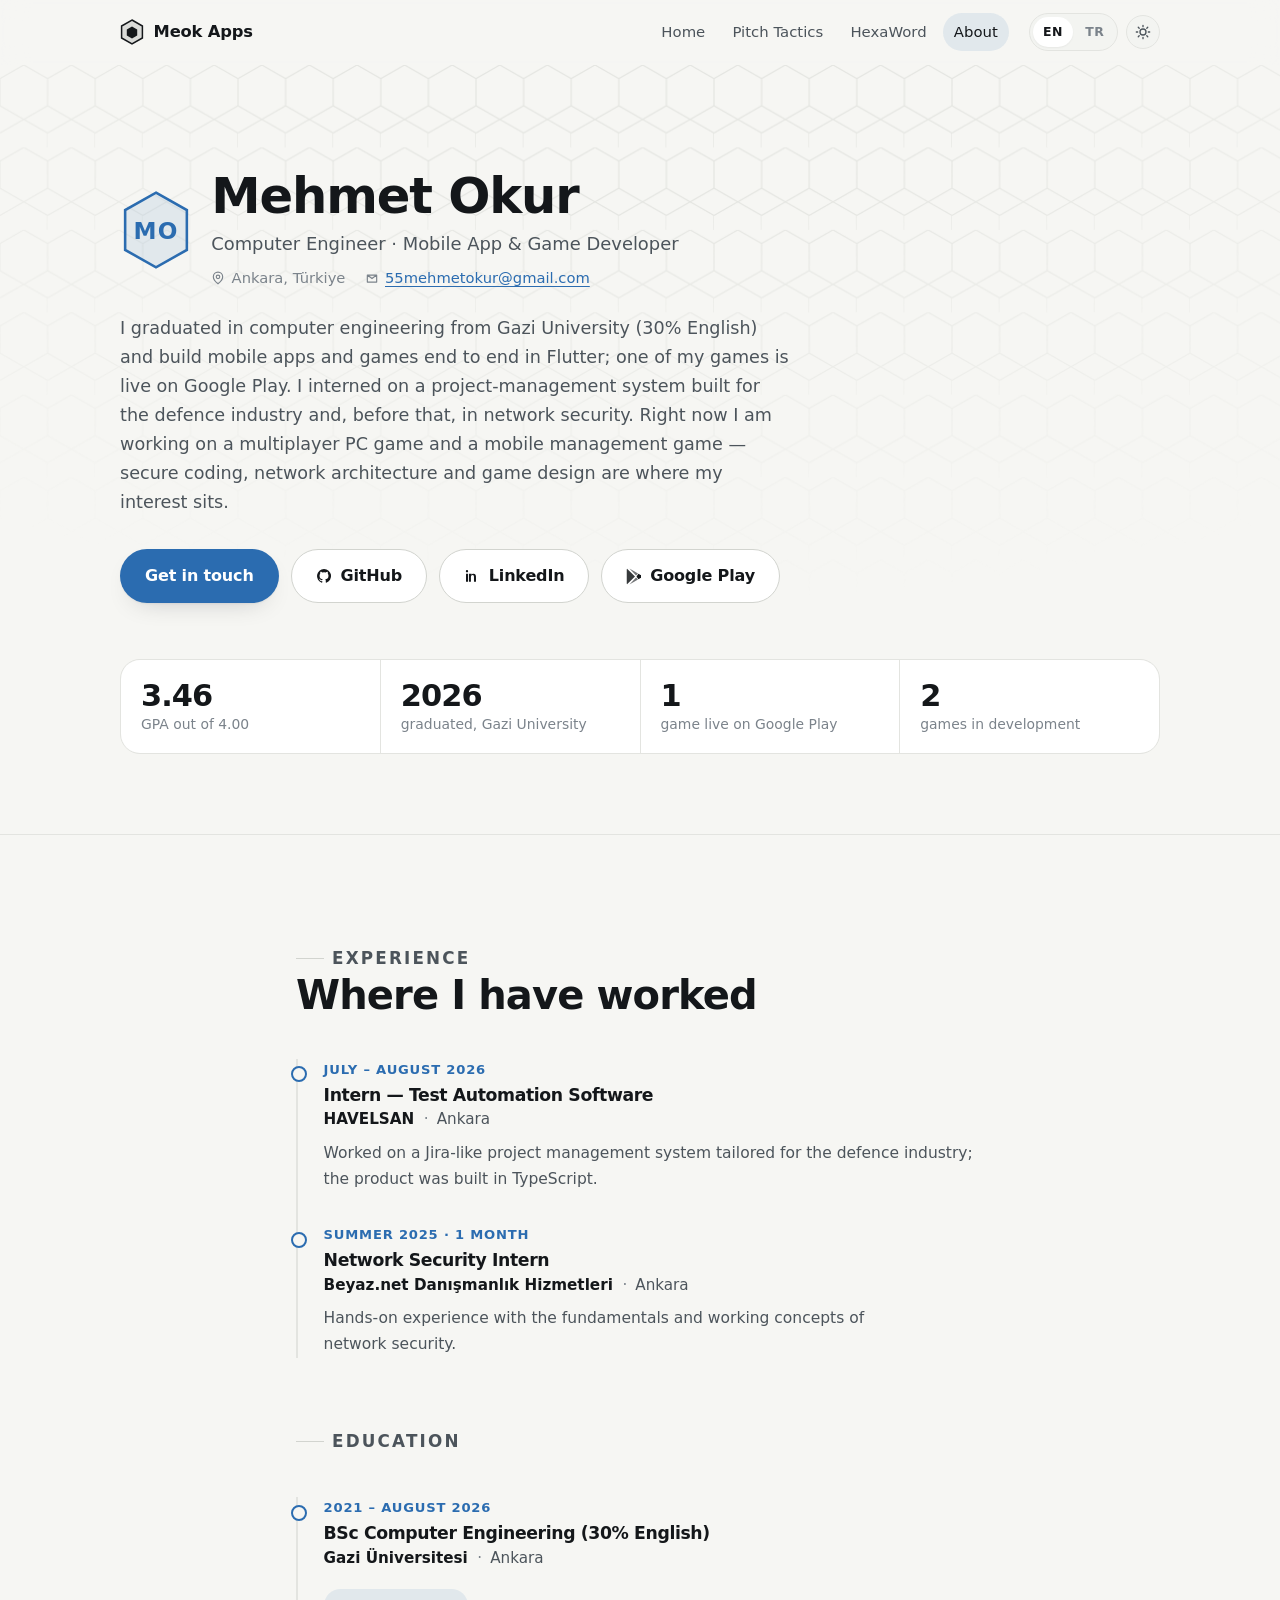
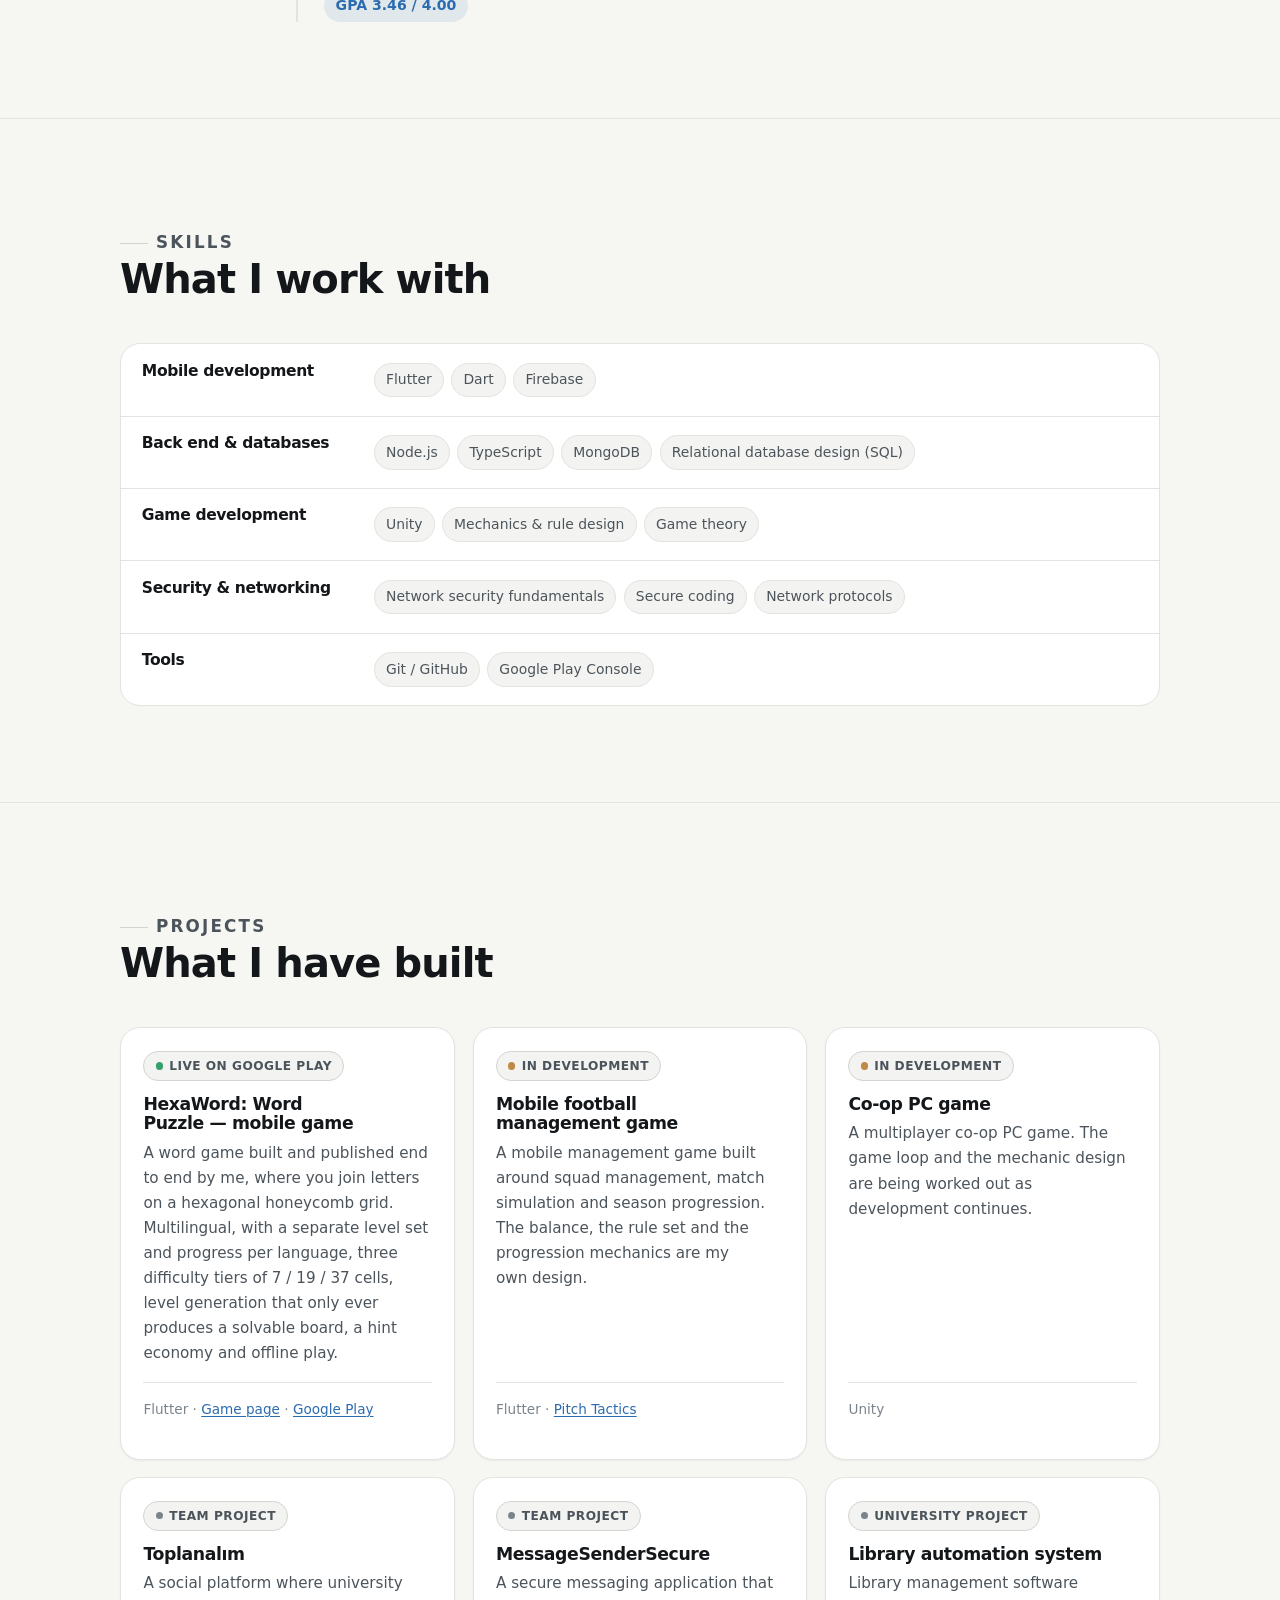
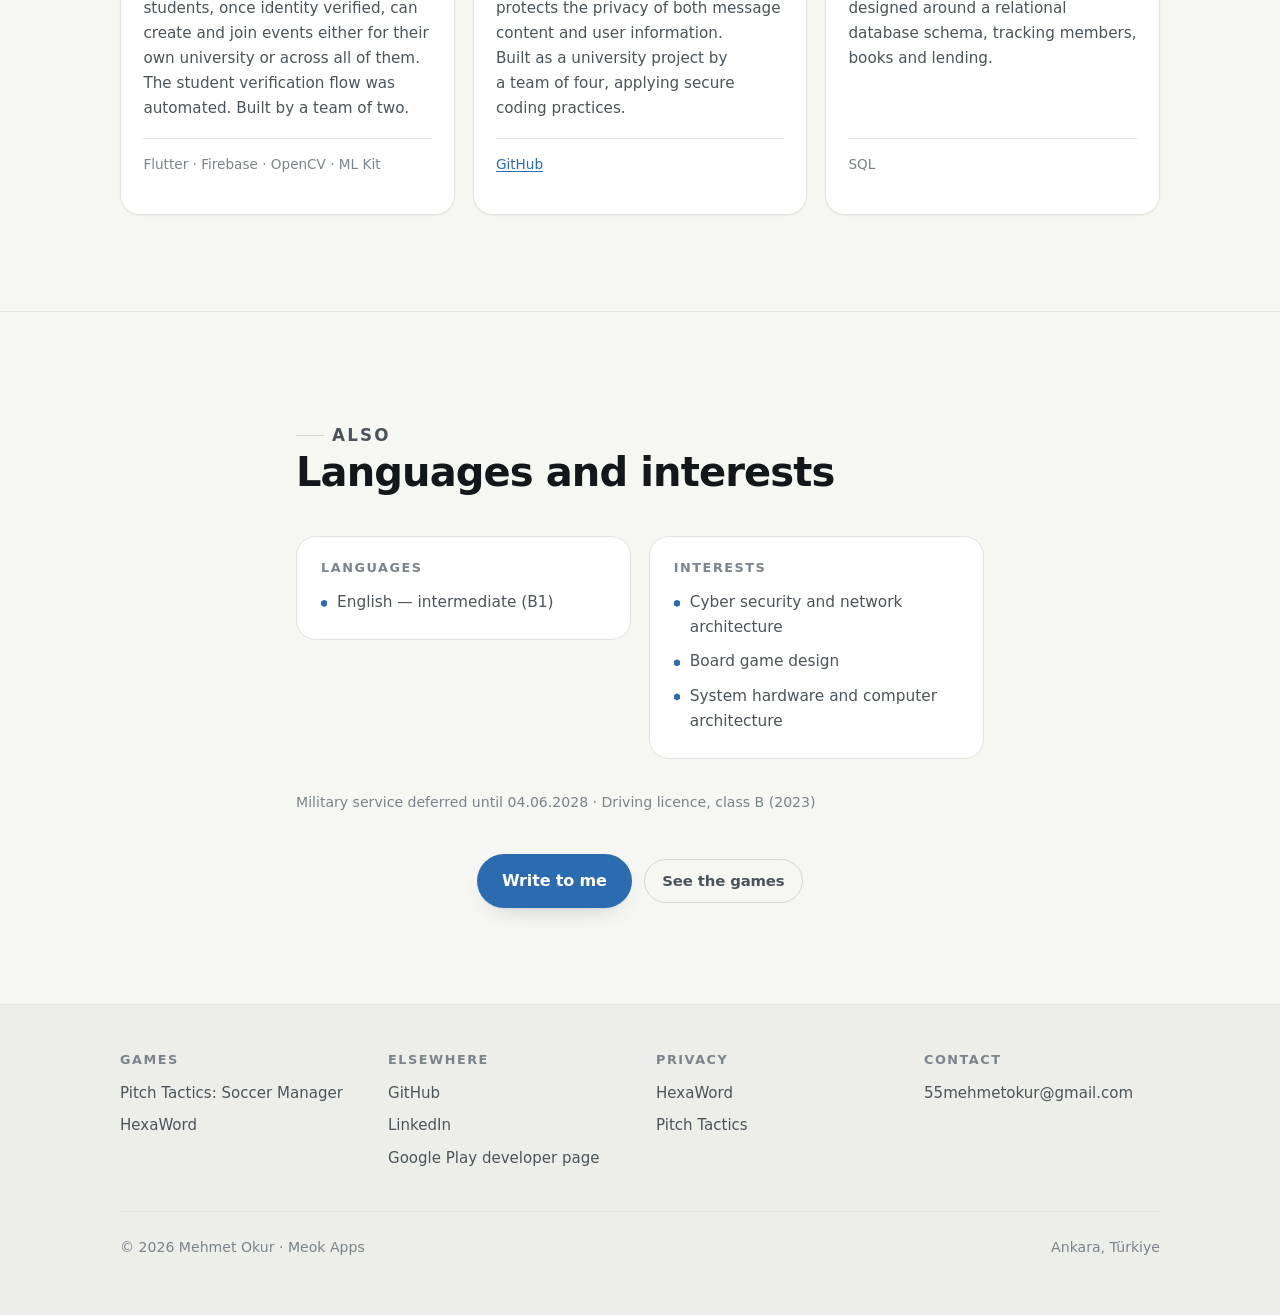
==== about/index.html @ fbb8e1e9 "feat: add an About page built from the CV, linked from the home page The site said what the two game" ====
<!DOCTYPE html>
<html lang="en" data-lang="en">

<head>
    <meta charset="utf-8">
    <meta name="viewport" content="width=device-width, initial-scale=1">
    <title>Mehmet Okur — Computer Engineer &amp; Game Developer | Meok Apps</title>
    <meta name="description"
        content="Mehmet Okur, computer engineering graduate of Gazi University in Ankara. Flutter mobile apps and games, one shipped on Google Play, plus internships in test automation and network security.">
    <meta name="theme-color" content="#F6F6F3" media="(prefers-color-scheme: light)">
    <meta name="theme-color" content="#0C0E10" media="(prefers-color-scheme: dark)">
    <link rel="canonical" href="https://simsek00.github.io/about/">

    <meta property="og:type" content="profile">
    <meta property="og:site_name" content="Meok Apps">
    <meta property="og:title" content="Mehmet Okur — Computer Engineer &amp; Game Developer">
    <meta property="og:description"
        content="Flutter mobile apps and games, one shipped on Google Play. Computer engineering, Gazi University, Ankara.">
    <meta property="og:url" content="https://simsek00.github.io/about/">
    <meta name="twitter:card" content="summary">

    <link rel="icon"
        href="data:image/svg+xml,%3Csvg xmlns='http://www.w3.org/2000/svg' viewBox='0 0 32 32'%3E%3Cpath d='M16 2 L28 9 V23 L16 30 L4 23 V9 Z' fill='%232B6CB0'/%3E%3Ctext x='16' y='21.5' text-anchor='middle' font-family='system-ui,sans-serif' font-size='13' font-weight='700' fill='%23ffffff'%3EMO%3C/text%3E%3C/svg%3E">

    <link rel="stylesheet" href="/assets/site.css">

    <script>
        (function () {
            var r = document.documentElement, lang = null, theme = null;
            try { lang = localStorage.getItem('meok-lang'); theme = localStorage.getItem('meok-theme'); } catch (e) { }
            if (lang !== 'tr' && lang !== 'en') {
                lang = (navigator.language || 'en').toLowerCase().indexOf('tr') === 0 ? 'tr' : 'en';
            }
            r.setAttribute('data-lang', lang);
            r.setAttribute('lang', lang);
            if (theme === 'dark' || theme === 'light') r.setAttribute('data-theme', theme);
        })();
    </script>

    <style>
        /* A third accent, so the person is not mistaken for a third game. It is
           the azure the Pitch Tactics app already uses for its info states. */
        body.t-me {
            --accent: #2B6CB0;
            --accent-ink: #FFFFFF;
            --accent-soft: rgba(43, 108, 176, .1);
            --hero-glow: rgba(43, 108, 176, .2);
        }

        @media (prefers-color-scheme: dark) {
            :root:not([data-theme="light"]) body.t-me {
                --accent: #6FA8D4;
                --accent-ink: #08243A;
                --accent-soft: rgba(111, 168, 212, .13);
                --hero-glow: rgba(43, 108, 176, .22);
            }
        }

        :root[data-theme="dark"] body.t-me {
            --accent: #6FA8D4;
            --accent-ink: #08243A;
            --accent-soft: rgba(111, 168, 212, .13);
            --hero-glow: rgba(43, 108, 176, .22);
        }

        /* ---- hero ---- */

        .me-head {
            display: flex;
            align-items: center;
            gap: 1.2rem;
            margin-bottom: 1.5rem;
        }

        .monogram {
            flex: none;
            width: 4.5rem;
            height: 5rem;
        }

        .me-head h1 {
            font-size: clamp(2.1rem, 5.6vw, 3.1rem);
            margin: 0 0 .3rem;
        }

        .me-role {
            margin: 0;
            color: var(--ink-2);
            font-size: clamp(1rem, 2.2vw, 1.12rem);
        }

        .me-where {
            display: flex;
            flex-wrap: wrap;
            gap: .4rem 1.2rem;
            margin: .45rem 0 0;
            padding: 0;
            list-style: none;
            font-size: .92rem;
            color: var(--ink-3);
        }

        .me-where li {
            display: inline-flex;
            align-items: center;
            gap: .4rem;
        }

        .me-lede {
            max-width: 42rem;
            margin: 0;
            font-size: clamp(1rem, 2.1vw, 1.1rem);
            color: var(--ink-2);
        }

        .me-where li {
            min-width: 0;
        }

        .me-where a {
            overflow-wrap: anywhere;
        }

        /* Side by side, the monogram sits against a two-line name and the two
           stagger awkwardly. Below this they stack. */
        @media (max-width: 30rem) {
            .me-head {
                flex-direction: column;
                align-items: flex-start;
                gap: .9rem;
            }
        }

        /* ---- timeline ---- */

        .timeline {
            list-style: none;
            margin: 0;
            padding: 0 0 0 1.6rem;
            border-inline-start: 2px solid var(--line);
            display: grid;
            gap: 2rem;
        }

        .timeline>li {
            position: relative;
        }

        .timeline>li::before {
            content: "";
            position: absolute;
            inset-inline-start: calc(-1.6rem - 7px);
            top: .45rem;
            width: 12px;
            height: 12px;
            border-radius: 50%;
            background: var(--bg);
            border: 2px solid var(--accent);
        }

        .timeline .when {
            display: block;
            font-family: var(--font-display);
            font-size: .82rem;
            font-weight: 600;
            letter-spacing: .06em;
            text-transform: uppercase;
            color: var(--accent);
            margin-bottom: .3rem;
        }

        .timeline h3 {
            font-size: 1.08rem;
            margin: 0 0 .15rem;
        }

        .timeline .org {
            display: flex;
            flex-wrap: wrap;
            gap: .2rem .6rem;
            margin: 0 0 .55rem;
            font-size: .95rem;
            color: var(--ink-2);
        }

        .timeline .org b {
            color: var(--ink);
            font-weight: 600;
        }

        .timeline .org .dot::before {
            content: "·";
            margin-inline-end: .5rem;
            color: var(--ink-3);
        }

        .timeline p {
            margin: 0;
            color: var(--ink-2);
            font-size: .97rem;
        }

        .gpa {
            display: inline-flex;
            align-items: baseline;
            gap: .4rem;
            margin-top: .6rem;
            padding: .3rem .75rem;
            border-radius: var(--r-pill);
            background: var(--accent-soft);
            color: var(--accent);
            font-size: .88rem;
            font-weight: 600;
            font-variant-numeric: tabular-nums;
        }

        /* ---- skills ---- */

        .skills {
            display: grid;
            gap: 1px;
            margin: 0;
            padding: 0;
            list-style: none;
            background: var(--line);
            border: 1px solid var(--line);
            border-radius: var(--r-md);
            overflow: hidden;
        }

        .skills>li {
            display: grid;
            gap: .6rem 1.5rem;
            align-items: start;
            padding: 1.15rem 1.3rem;
            background: var(--surface);
        }

        @media (min-width: 42rem) {
            .skills>li {
                grid-template-columns: 13rem 1fr;
            }
        }

        .skills h3 {
            margin: 0;
            font-size: .97rem;
        }

        .skills ul {
            display: flex;
            flex-wrap: wrap;
            gap: .45rem;
            margin: 0;
            padding: 0;
            list-style: none;
        }

        .skills ul li {
            padding: .3rem .7rem;
            border: 1px solid var(--line);
            border-radius: var(--r-pill);
            background: var(--surface-2);
            font-size: .87rem;
            color: var(--ink-2);
        }

        /* ---- projects ---- */

        .projects {
            display: grid;
            grid-template-columns: repeat(auto-fit, minmax(17rem, 1fr));
            gap: 1.1rem;
            margin: 0;
            padding: 0;
            list-style: none;
        }

        .projects>li {
            display: flex;
            flex-direction: column;
            background: var(--surface);
            border: 1px solid var(--line);
            border-radius: var(--r-md);
            padding: 1.4rem;
            box-shadow: var(--shadow-sm);
            transition: transform .2s ease, box-shadow .2s ease, border-color .2s ease;
        }

        .projects>li:hover {
            transform: translateY(-3px);
            border-color: var(--line-strong);
            box-shadow: var(--shadow-md);
        }

        .projects h3 {
            font-size: 1.08rem;
            margin: .85rem 0 .45rem;
        }

        .projects p {
            margin: 0 0 1rem;
            color: var(--ink-2);
            font-size: .95rem;
        }

        .projects .tech {
            margin-top: auto;
            padding-top: .9rem;
            border-top: 1px solid var(--line);
            font-size: .85rem;
            color: var(--ink-3);
        }

        .projects .tech a {
            color: var(--accent);
        }

        .status {
            align-self: flex-start;
            display: inline-flex;
            align-items: center;
            gap: .4rem;
            padding: .26rem .7rem;
            border-radius: var(--r-pill);
            border: 1px solid var(--line-strong);
            background: var(--surface-2);
            font-size: .76rem;
            font-weight: 600;
            letter-spacing: .04em;
            text-transform: uppercase;
            color: var(--ink-2);
            white-space: nowrap;
        }

        .status .dot {
            width: .45rem;
            height: .45rem;
            border-radius: 50%;
            flex: none;
        }

        .status.live .dot {
            background: #35A06B;
        }

        .status.wip .dot {
            background: #C08A45;
        }

        .status.done .dot {
            background: var(--ink-3);
        }

        /* ---- two-up closing blocks ---- */

        .two-up {
            display: grid;
            gap: 1.1rem;
            /* Each panel hugs its own content: the languages list is one line
               and stretching it to match the interests list left a hole. */
            align-items: start;
            grid-template-columns: repeat(auto-fit, minmax(16rem, 1fr));
        }

        .panel {
            background: var(--surface);
            border: 1px solid var(--line);
            border-radius: var(--r-md);
            padding: 1.5rem;
        }

        .panel h3 {
            font-size: .8rem;
            letter-spacing: .12em;
            text-transform: uppercase;
            color: var(--ink-3);
            margin: 0 0 .9rem;
            font-weight: 600;
        }

        .panel ul {
            margin: 0;
            padding: 0;
            list-style: none;
            display: grid;
            gap: .55rem;
            color: var(--ink-2);
            font-size: .96rem;
        }

        .panel li {
            display: flex;
            gap: .6rem;
            align-items: baseline;
        }

        .panel li::before {
            content: "";
            flex: none;
            width: .4rem;
            height: .45rem;
            margin-top: .35rem;
            background: var(--accent);
            clip-path: polygon(50% 0%, 100% 25%, 100% 75%, 50% 100%, 0% 75%, 0% 25%);
        }

        .fine-print {
            margin: 2rem 0 0;
            font-size: .88rem;
            color: var(--ink-3);
        }
    </style>
</head>

<body class="t-me">

    <a class="skip-link" href="#main">
        <span lang="en">Skip to content</span>
        <span lang="tr">İçeriğe geç</span>
    </a>

    <header class="site-header">
        <div class="wrap">
            <a class="brand" href="/" aria-label="Meok Apps">
                <svg width="24" height="26" viewBox="0 0 24 26" aria-hidden="true">
                    <path d="M12 1 L22.4 7 V19 L12 25 L1.6 19 V7 Z" fill="currentColor" opacity=".12" />
                    <path d="M12 1 L22.4 7 V19 L12 25 L1.6 19 V7 Z" fill="none" stroke="currentColor"
                        stroke-width="1.5" />
                    <path d="M12 7.6 L17.2 10.6 V16.6 L12 19.6 L6.8 16.6 V10.6 Z" fill="currentColor" />
                </svg>
                Meok Apps
            </a>

            <nav class="nav" aria-label="Main">
                <a href="/">
                    <span lang="en">Home</span><span lang="tr">Ana sayfa</span>
                </a>
                <a href="/pitch-tactics/">Pitch Tactics</a>
                <a href="/hexaword/">HexaWord</a>
                <a href="/about/" aria-current="page">
                    <span lang="en">About</span><span lang="tr">Hakkımda</span>
                </a>
            </nav>

            <div class="controls">
                <div class="switch" role="group" aria-label="Language / Dil">
                    <button type="button" data-set-lang="en" aria-pressed="true">EN</button>
                    <button type="button" data-set-lang="tr" aria-pressed="false">TR</button>
                </div>
                <button type="button" class="icon-btn" data-toggle-theme aria-label="Switch theme">
                    <svg class="icon-sun" width="16" height="16" viewBox="0 0 24 24" fill="none"
                        stroke="currentColor" stroke-width="2" stroke-linecap="round" aria-hidden="true">
                        <circle cx="12" cy="12" r="4.5" />
                        <path d="M12 2v2M12 20v2M2 12h2M20 12h2M4.9 4.9l1.4 1.4M17.7 17.7l1.4 1.4M19.1 4.9l-1.4 1.4M6.3 17.7l-1.4 1.4" />
                    </svg>
                    <svg class="icon-moon" width="16" height="16" viewBox="0 0 24 24" fill="none"
                        stroke="currentColor" stroke-width="2" stroke-linecap="round" stroke-linejoin="round"
                        aria-hidden="true">
                        <path d="M20.5 14.5A8.5 8.5 0 0 1 9.5 3.5a8.5 8.5 0 1 0 11 11Z" />
                    </svg>
                </button>
            </div>
        </div>
    </header>

    <main id="main">

        <!-- ============================ hero ============================ -->
        <div class="hero">
            <svg class="hero-pattern" aria-hidden="true">
                <defs>
                    <pattern id="hexgrid" width="56" height="97" patternUnits="userSpaceOnUse"
                        patternTransform="scale(.85)">
                        <path d="M28 0 L56 16 L56 48 L28 64 L0 48 L0 16 Z M28 64 L56 80 L56 112 M0 80 L28 64"
                            fill="none" stroke="currentColor" stroke-width="1.4" />
                    </pattern>
                </defs>
                <rect width="100%" height="100%" fill="url(#hexgrid)" />
            </svg>

            <div class="wrap">
                <div class="me-head">
                    <svg class="monogram" viewBox="0 0 56 62" role="img" aria-label="MO">
                        <path d="M28 2 L52 15.5 V46.5 L28 60 L4 46.5 V15.5 Z" fill="var(--accent-soft)"
                            stroke="var(--accent)" stroke-width="2" />
                        <text x="28" y="32" text-anchor="middle" dominant-baseline="central"
                            font-family="system-ui, sans-serif" font-size="18" font-weight="700"
                            fill="var(--accent)" letter-spacing="1">MO</text>
                    </svg>
                    <div>
                        <h1>Mehmet Okur</h1>
                        <p class="me-role" lang="en">Computer Engineer · Mobile App &amp; Game Developer</p>
                        <p class="me-role" lang="tr">Bilgisayar Mühendisi · Mobil Uygulama &amp; Oyun Geliştirici</p>
                        <ul class="me-where">
                            <li>
                                <svg width="14" height="14" viewBox="0 0 24 24" fill="none" stroke="currentColor"
                                    stroke-width="2" stroke-linecap="round" stroke-linejoin="round"
                                    aria-hidden="true">
                                    <path d="M20 10c0 6-8 12-8 12s-8-6-8-12a8 8 0 0 1 16 0Z" />
                                    <circle cx="12" cy="10" r="3" />
                                </svg>
                                <span lang="en">Ankara, Türkiye</span>
                                <span lang="tr">Ankara, Türkiye</span>
                            </li>
                            <li>
                                <svg width="14" height="14" viewBox="0 0 24 24" fill="none" stroke="currentColor"
                                    stroke-width="2" stroke-linecap="round" stroke-linejoin="round"
                                    aria-hidden="true">
                                    <path d="M4 7h16v12H4zM4 7l8 6 8-6" />
                                </svg>
                                <a href="mailto:55mehmetokur@gmail.com">55mehmetokur@gmail.com</a>
                            </li>
                        </ul>
                    </div>
                </div>

                <p class="me-lede" lang="en">
                    I graduated in computer engineering from Gazi University (30% English) and
                    build mobile apps and games end to end in Flutter; one of my games is live
                    on Google Play. I interned on a project-management system built for the
                    defence industry and, before that, in network security. Right now I am
                    working on a multiplayer PC game and a mobile management game — secure
                    coding, network architecture and game design are where my interest sits.
                </p>
                <p class="me-lede" lang="tr">
                    Gazi Üniversitesi Bilgisayar Mühendisliği (%30 İngilizce) mezunuyum. Flutter
                    ile uçtan uca mobil uygulama ve oyun geliştiriyorum; kendi geliştirdiğim bir
                    mobil oyun Google Play'de yayında. Savunma sanayine yönelik bir proje yönetim
                    sisteminin geliştirilmesinde ve ağ güvenliği alanında staj deneyimi edindim.
                    Hâlihazırda çok oyunculu bir PC oyunu ile mobil bir menajerlik oyunu üzerinde
                    çalışıyorum; güvenli kodlama, ağ mimarileri ve oyun tasarımı ilgi alanlarımın
                    merkezinde.
                </p>

                <div class="btn-row" style="margin-top:2rem">
                    <a class="btn btn-primary" href="mailto:55mehmetokur@gmail.com">
                        <span lang="en">Get in touch</span>
                        <span lang="tr">İletişime geç</span>
                    </a>
                    <a class="btn btn-ghost" href="https://github.com/Simsek00" rel="noopener">
                        <svg width="16" height="16" viewBox="0 0 24 24" fill="currentColor" aria-hidden="true">
                            <path d="M12 1.5a10.5 10.5 0 0 0-3.32 20.47c.53.1.72-.23.72-.5v-1.8c-2.92.64-3.54-1.4-3.54-1.4-.48-1.22-1.17-1.55-1.17-1.55-.96-.65.07-.64.07-.64 1.06.08 1.62 1.09 1.62 1.09.94 1.61 2.47 1.15 3.07.88.1-.68.37-1.15.67-1.42-2.33-.26-4.78-1.17-4.78-5.19 0-1.15.41-2.08 1.08-2.82-.11-.27-.47-1.34.1-2.79 0 0 .88-.28 2.89 1.08a10 10 0 0 1 5.26 0c2-1.36 2.88-1.08 2.88-1.08.58 1.45.22 2.52.11 2.79.67.74 1.08 1.67 1.08 2.82 0 4.03-2.46 4.92-4.8 5.18.38.33.71.97.71 1.960v2.9c0 .28.19.61.73.5A10.5 10.5 0 0 0 12 1.5Z" />
                        </svg>
                        GitHub
                    </a>
                    <a class="btn btn-ghost" href="https://linkedin.com/in/mehmet-okur-b67067219" rel="noopener">
                        <svg width="16" height="16" viewBox="0 0 24 24" fill="currentColor" aria-hidden="true">
                            <path d="M4.5 3a1.75 1.75 0 1 0 0 3.5 1.75 1.75 0 0 0 0-3.5ZM3 8.5h3v12H3v-12Zm5.5 0h2.9v1.64h.04c.4-.76 1.4-1.56 2.88-1.56 3.08 0 3.65 2.03 3.65 4.67v7.25h-3v-6.43c0-1.53-.03-3.5-2.13-3.5-2.14 0-2.47 1.67-2.47 3.39v6.54h-3v-12Z" />
                        </svg>
                        LinkedIn
                    </a>
                    <a class="btn btn-ghost" href="https://play.google.com/store/apps/dev?id=Meok+Apps"
                        rel="noopener">
                        <svg width="15" height="17" viewBox="0 0 20 22" aria-hidden="true">
                            <path d="M1.4.7 12 11 1.4 21.3A2 2 0 0 1 1 20V2A2 2 0 0 1 1.4.7Z" fill="currentColor"
                                opacity=".85" />
                            <path d="M13.4 12.4 16 15l-11.4 6.6L13.4 12.4Z" fill="currentColor" opacity=".6" />
                            <path d="M13.4 9.6 4.6.4 16 7l-2.6 2.6Z" fill="currentColor" opacity=".6" />
                            <path d="M16.6 7.4 19.4 9a2 2 0 0 1 0 4l-2.8 1.6L14 11l2.6-3.6Z" fill="currentColor" />
                        </svg>
                        Google Play
                    </a>
                </div>

                <ul class="stats">
                    <li>
                        <b>3.46</b>
                        <span lang="en">GPA out of 4.00</span>
                        <span lang="tr">not ortalaması (4.00 üzerinden)</span>
                    </li>
                    <li>
                        <b>2026</b>
                        <span lang="en">graduated, Gazi University</span>
                        <span lang="tr">Gazi Üniversitesi mezuniyeti</span>
                    </li>
                    <li>
                        <b>1</b>
                        <span lang="en">game live on Google Play</span>
                        <span lang="tr">oyun Google Play'de yayında</span>
                    </li>
                    <li>
                        <b>2</b>
                        <span lang="en">games in development</span>
                        <span lang="tr">oyun geliştirme aşamasında</span>
                    </li>
                </ul>
            </div>
        </div>

        <hr class="rule">

        <!-- ========================== experience ========================== -->
        <section id="experience">
            <div class="wrap narrow">
                <div class="section-head">
                    <p class="eyebrow">
                        <span lang="en">Experience</span>
                        <span lang="tr">Deneyim</span>
                    </p>
                    <h2>
                        <span lang="en">Where I have worked</span>
                        <span lang="tr">Çalıştığım yerler</span>
                    </h2>
                </div>

                <ul class="timeline reveal">
                    <li>
                        <span class="when" lang="en">July – August 2026</span>
                        <span class="when" lang="tr">Temmuz – Ağustos 2026</span>
                        <h3 lang="en">Intern — Test Automation Software</h3>
                        <h3 lang="tr">Stajyer — Test Otomasyon Yazılımları</h3>
                        <p class="org"><b>HAVELSAN</b><span class="dot">Ankara</span></p>
                        <p lang="en">Worked on a Jira-like project management system tailored for
                            the defence industry; the product was built in TypeScript.</p>
                        <p lang="tr">Savunma sanayine özelleştirilmiş, Jira benzeri bir proje yönetim
                            sisteminin geliştirilmesinde görev aldım; ürün TypeScript ile
                            geliştiriliyordu.</p>
                    </li>
                    <li>
                        <span class="when" lang="en">Summer 2025 · 1 month</span>
                        <span class="when" lang="tr">Yaz 2025 · 1 ay</span>
                        <h3 lang="en">Network Security Intern</h3>
                        <h3 lang="tr">Ağ Güvenliği Stajyeri</h3>
                        <p class="org"><b>Beyaz.net Danışmanlık Hizmetleri</b><span class="dot">Ankara</span></p>
                        <p lang="en">Hands-on experience with the fundamentals and working concepts
                            of network security.</p>
                        <p lang="tr">Ağ güvenliğinin temel işleyişi ve kavramları üzerine uygulamalı
                            deneyim edindim.</p>
                    </li>
                </ul>

                <div class="section-head" style="margin-top:3.5rem">
                    <p class="eyebrow">
                        <span lang="en">Education</span>
                        <span lang="tr">Eğitim</span>
                    </p>
                </div>

                <ul class="timeline reveal">
                    <li>
                        <span class="when" lang="en">2021 – August 2026</span>
                        <span class="when" lang="tr">2021 – Ağustos 2026</span>
                        <h3 lang="en">BSc Computer Engineering (30% English)</h3>
                        <h3 lang="tr">Bilgisayar Mühendisliği (%30 İngilizce), Lisans</h3>
                        <p class="org"><b>Gazi Üniversitesi</b><span class="dot">Ankara</span></p>
                        <span class="gpa">
                            <span lang="en">GPA 3.46 / 4.00</span>
                            <span lang="tr">Not ortalaması 3.46 / 4.00</span>
                        </span>
                    </li>
                </ul>
            </div>
        </section>

        <hr class="rule">

        <!-- ============================ skills ============================ -->
        <section id="skills">
            <div class="wrap">
                <div class="section-head">
                    <p class="eyebrow">
                        <span lang="en">Skills</span>
                        <span lang="tr">Yetenekler</span>
                    </p>
                    <h2>
                        <span lang="en">What I work with</span>
                        <span lang="tr">Kullandıklarım</span>
                    </h2>
                </div>

                <ul class="skills reveal">
                    <li>
                        <h3 lang="en">Mobile development</h3>
                        <h3 lang="tr">Mobil geliştirme</h3>
                        <ul>
                            <li>Flutter</li>
                            <li>Dart</li>
                            <li>Firebase</li>
                        </ul>
                    </li>
                    <li>
                        <h3 lang="en">Back end &amp; databases</h3>
                        <h3 lang="tr">Arka uç &amp; veritabanı</h3>
                        <ul>
                            <li>Node.js</li>
                            <li>TypeScript</li>
                            <li>MongoDB</li>
                            <li lang="en">Relational database design (SQL)</li>
                            <li lang="tr">İlişkisel veritabanı tasarımı (SQL)</li>
                        </ul>
                    </li>
                    <li>
                        <h3 lang="en">Game development</h3>
                        <h3 lang="tr">Oyun geliştirme</h3>
                        <ul>
                            <li>Unity</li>
                            <li lang="en">Mechanics &amp; rule design</li>
                            <li lang="tr">Mekanik &amp; kural tasarımı</li>
                            <li lang="en">Game theory</li>
                            <li lang="tr">Oyun teorisi</li>
                        </ul>
                    </li>
                    <li>
                        <h3 lang="en">Security &amp; networking</h3>
                        <h3 lang="tr">Güvenlik &amp; ağ</h3>
                        <ul>
                            <li lang="en">Network security fundamentals</li>
                            <li lang="tr">Ağ güvenliği temelleri</li>
                            <li lang="en">Secure coding</li>
                            <li lang="tr">Güvenli kodlama</li>
                            <li lang="en">Network protocols</li>
                            <li lang="tr">Ağ protokolleri</li>
                        </ul>
                    </li>
                    <li>
                        <h3 lang="en">Tools</h3>
                        <h3 lang="tr">Araçlar</h3>
                        <ul>
                            <li>Git / GitHub</li>
                            <li>Google Play Console</li>
                        </ul>
                    </li>
                </ul>
            </div>
        </section>

        <hr class="rule">

        <!-- =========================== projects =========================== -->
        <section id="projects">
            <div class="wrap">
                <div class="section-head">
                    <p class="eyebrow">
                        <span lang="en">Projects</span>
                        <span lang="tr">Projeler</span>
                    </p>
                    <h2>
                        <span lang="en">What I have built</span>
                        <span lang="tr">Yaptıklarım</span>
                    </h2>
                </div>

                <ul class="projects reveal">
                    <li>
                        <span class="status live"><span class="dot"></span>
                            <span lang="en">Live on Google Play</span>
                            <span lang="tr">Google Play'de yayında</span>
                        </span>
                        <h3 lang="en">HexaWord: Word Puzzle — mobile game</h3>
                        <h3 lang="tr">HexaWord: Word Puzzle — Mobil Oyun</h3>
                        <p lang="en">A word game built and published end to end by me, where you
                            join letters on a hexagonal honeycomb grid. Multilingual, with a
                            separate level set and progress per language, three difficulty tiers of
                            7 / 19 / 37 cells, level generation that only ever produces a solvable
                            board, a hint economy and offline play.</p>
                        <p lang="tr">Altıgen petek ızgara üzerinde harfleri birleştirerek kelime
                            bulunan, uçtan uca tarafımdan geliştirilip Google Play'de yayımlanan
                            kelime oyunu. Çok dilli destek (her dil için ayrı seviye seti ve ilerleme
                            takibi), 7 / 19 / 37 hücrelik üç zorluk kademesi, her zaman çözülebilir
                            tahta üreten seviye üretim mantığı, ipucu ekonomisi ve çevrimdışı
                            oynanabilirlik içerir.</p>
                        <p class="tech">
                            Flutter · <a href="/hexaword/">
                                <span lang="en">Game page</span><span lang="tr">Oyun sayfası</span></a>
                            · <a href="https://play.google.com/store/apps/details?id=hexaword.mehmetokur.com"
                                rel="noopener">Google Play</a>
                        </p>
                    </li>

                    <li>
                        <span class="status wip"><span class="dot"></span>
                            <span lang="en">In development</span>
                            <span lang="tr">Aktif geliştirme</span>
                        </span>
                        <h3 lang="en">Mobile football management game</h3>
                        <h3 lang="tr">Mobil Futbol Menajerlik Oyunu</h3>
                        <p lang="en">A mobile management game built around squad management, match
                            simulation and season progression. The balance, the rule set and the
                            progression mechanics are my own design.</p>
                        <p lang="tr">Kadro yönetimi, maç simülasyonu ve sezon ilerleyişi üzerine
                            kurulu mobil menajerlik oyunu. Oyun dengesi, kural seti ve ilerleme
                            mekanikleri tarafımdan tasarlanıyor.</p>
                        <p class="tech">
                            Flutter · <a href="/pitch-tactics/">Pitch Tactics</a>
                        </p>
                    </li>

                    <li>
                        <span class="status wip"><span class="dot"></span>
                            <span lang="en">In development</span>
                            <span lang="tr">Aktif geliştirme</span>
                        </span>
                        <h3 lang="en">Co-op PC game</h3>
                        <h3 lang="tr">Co-op Bilgisayar Oyunu</h3>
                        <p lang="en">A multiplayer co-op PC game. The game loop and the mechanic
                            design are being worked out as development continues.</p>
                        <p lang="tr">Çok oyunculu (co-op) PC oyunu. Oyun döngüsü ve mekanik tasarımı
                            kurgulanarak geliştirme süreci sürdürülüyor.</p>
                        <p class="tech">Unity</p>
                    </li>

                    <li>
                        <span class="status done"><span class="dot"></span>
                            <span lang="en">Team project</span>
                            <span lang="tr">Ekip projesi</span>
                        </span>
                        <h3>Toplanalım</h3>
                        <p lang="en">A social platform where university students, once identity
                            verified, can create and join events either for their own university or
                            across all of them. The student verification flow was automated. Built
                            by a team of two.</p>
                        <p lang="tr">Üniversite öğrencilerinin kimlik doğrulamasından geçerek yalnızca
                            kendi üniversiteleri ya da tüm üniversiteler için etkinlik oluşturabildiği
                            ve etkinliklere katılabildiği sosyal platform. Öğrenci doğrulama akışı
                            otomatikleştirildi; 2 kişilik ekiple geliştirildi.</p>
                        <p class="tech">Flutter · Firebase · OpenCV · ML Kit</p>
                    </li>

                    <li>
                        <span class="status done"><span class="dot"></span>
                            <span lang="en">Team project</span>
                            <span lang="tr">Ekip projesi</span>
                        </span>
                        <h3>MessageSenderSecure</h3>
                        <p lang="en">A secure messaging application that protects the privacy of both
                            message content and user information. Built as a university project by a
                            team of four, applying secure coding practices.</p>
                        <p lang="tr">Mesaj içeriklerinin ve kullanıcı bilgilerinin gizliliğinin
                            korunduğu güvenli haberleşme uygulaması. 4 kişilik ekiple okul projesi
                            kapsamında geliştirildi; güvenli kodlama pratikleri uygulandı.</p>
                        <p class="tech">
                            <a href="https://github.com/Simsek00/messagesendersecure" rel="noopener">GitHub</a>
                        </p>
                    </li>

                    <li>
                        <span class="status done"><span class="dot"></span>
                            <span lang="en">University project</span>
                            <span lang="tr">Okul projesi</span>
                        </span>
                        <h3 lang="en">Library automation system</h3>
                        <h3 lang="tr">Kütüphane Otomasyon Sistemi</h3>
                        <p lang="en">Library management software designed around a relational
                            database schema, tracking members, books and lending.</p>
                        <p lang="tr">İlişkisel veritabanı şeması kurgulanarak tasarlanan kütüphane
                            yönetim yazılımı; üye, kitap ve ödünç işlemlerinin takibi.</p>
                        <p class="tech">SQL</p>
                    </li>
                </ul>
            </div>
        </section>

        <hr class="rule">

        <!-- ======================== languages & more ====================== -->
        <section id="more">
            <div class="wrap narrow">
                <div class="section-head">
                    <p class="eyebrow">
                        <span lang="en">Also</span>
                        <span lang="tr">Ayrıca</span>
                    </p>
                    <h2>
                        <span lang="en">Languages and interests</span>
                        <span lang="tr">Diller ve ilgi alanları</span>
                    </h2>
                </div>

                <div class="two-up reveal">
                    <div class="panel">
                        <h3>
                            <span lang="en">Languages</span><span lang="tr">Yabancı dil</span>
                        </h3>
                        <ul>
                            <li lang="en">English — intermediate (B1)</li>
                            <li lang="tr">İngilizce — Orta Seviye (B1)</li>
                        </ul>
                    </div>
                    <div class="panel">
                        <h3>
                            <span lang="en">Interests</span><span lang="tr">İlgi alanları</span>
                        </h3>
                        <ul>
                            <li lang="en">Cyber security and network architecture</li>
                            <li lang="tr">Siber güvenlik ve ağ mimarileri</li>
                            <li lang="en">Board game design</li>
                            <li lang="tr">Kutu oyunu (board game) tasarımı</li>
                            <li lang="en">System hardware and computer architecture</li>
                            <li lang="tr">Sistem donanımları ve bilgisayar mimarisi</li>
                        </ul>
                    </div>
                </div>

                <p class="fine-print" lang="en">
                    Military service deferred until 04.06.2028 · Driving licence, class B (2023)
                </p>
                <p class="fine-print" lang="tr">
                    Askerlik durumu: tecilli (04.06.2028'e kadar) · Sürücü belgesi: B sınıfı (2023)
                </p>

                <div class="btn-row center" style="margin-top:2.5rem">
                    <a class="btn btn-primary" href="mailto:55mehmetokur@gmail.com">
                        <span lang="en">Write to me</span>
                        <span lang="tr">Bana yaz</span>
                    </a>
                    <a class="btn btn-quiet" href="/">
                        <span lang="en">See the games</span>
                        <span lang="tr">Oyunlara bak</span>
                    </a>
                </div>
            </div>
        </section>

    </main>

    <footer class="site-footer">
        <div class="wrap">
            <div class="footer-grid">
                <div>
                    <h3>
                        <span lang="en">Games</span><span lang="tr">Oyunlar</span>
                    </h3>
                    <ul>
                        <li><a href="/pitch-tactics/">Pitch Tactics: Soccer Manager</a></li>
                        <li><a href="/hexaword/">HexaWord</a></li>
                    </ul>
                </div>
                <div>
                    <h3>
                        <span lang="en">Elsewhere</span><span lang="tr">Diğer</span>
                    </h3>
                    <ul>
                        <li><a href="https://github.com/Simsek00" rel="noopener">GitHub</a></li>
                        <li><a href="https://linkedin.com/in/mehmet-okur-b67067219" rel="noopener">LinkedIn</a></li>
                        <li><a href="https://play.google.com/store/apps/dev?id=Meok+Apps" rel="noopener">
                            <span lang="en">Google Play developer page</span>
                            <span lang="tr">Google Play geliştirici sayfası</span>
                        </a></li>
                    </ul>
                </div>
                <div>
                    <h3>
                        <span lang="en">Privacy</span><span lang="tr">Gizlilik</span>
                    </h3>
                    <ul>
                        <li><a href="/hexaword/privacy/">HexaWord</a></li>
                        <li><a href="/pitch-tactics/privacy/">Pitch Tactics</a></li>
                    </ul>
                </div>
                <div>
                    <h3>
                        <span lang="en">Contact</span><span lang="tr">İletişim</span>
                    </h3>
                    <ul>
                        <li><a href="mailto:55mehmetokur@gmail.com">55mehmetokur@gmail.com</a></li>
                    </ul>
                </div>
            </div>

            <div class="footer-bottom">
                <span>© <span data-year>2026</span> Mehmet Okur · Meok Apps</span>
                <span>Ankara, Türkiye</span>
            </div>
        </div>
    </footer>

    <script>
        window.PAGE_META = {
            en: {
                title: 'Mehmet Okur — Computer Engineer & Game Developer | Meok Apps',
                desc: 'Mehmet Okur, computer engineering graduate of Gazi University in Ankara. Flutter mobile apps and games, one shipped on Google Play, plus internships in test automation and network security.'
            },
            tr: {
                title: 'Mehmet Okur — Bilgisayar Mühendisi ve Oyun Geliştirici | Meok Apps',
                desc: 'Mehmet Okur, Gazi Üniversitesi Bilgisayar Mühendisliği mezunu. Flutter ile mobil uygulama ve oyun geliştiriyor; bir oyunu Google Play\'de yayında. Test otomasyonu ve ağ güvenliği staj deneyimi.'
            }
        };
    </script>
    <script src="/assets/site.js" defer></script>

    <script type="application/ld+json">
    {
      "@context": "https://schema.org",
      "@type": "Person",
      "name": "Mehmet Okur",
      "url": "https://simsek00.github.io/about/",
      "email": "55mehmetokur@gmail.com",
      "jobTitle": "Computer Engineer, Mobile App & Game Developer",
      "address": { "@type": "PostalAddress", "addressLocality": "Ankara", "addressCountry": "TR" },
      "alumniOf": { "@type": "CollegeOrUniversity", "name": "Gazi Üniversitesi" },
      "knowsAbout": ["Flutter", "Dart", "Unity", "TypeScript", "Node.js", "Network security", "Game design"],
      "sameAs": [
        "https://github.com/Simsek00",
        "https://linkedin.com/in/mehmet-okur-b67067219"
      ]
    }
    </script>

</body>

</html>
---- assets/site.css ----
/* ==========================================================================
   Meok Apps — shared design system
   Three pages share this sheet: the studio hub, Pitch Tactics, HexaWord.
   Each page sets a palette class on <body> (.t-studio / .t-pitch / .t-hex);
   only the accent tokens change, so the pages read as one site.
   ========================================================================== */

/* --- tokens ------------------------------------------------------------- */

:root {
    color-scheme: light dark;

    --maxw: 68rem;
    --gutter: 1.5rem;

    /* Spacing and radii mirror the game's own design tokens, so the site and
       the app round their corners the same way. */
    --r-sm: 12px;
    --r-md: 20px;
    --r-lg: 26px;
    --r-pill: 999px;

    --bg: #F6F6F3;
    --bg-2: #EDEEEA;
    --surface: #FFFFFF;
    --surface-2: #F3F4F1;
    --ink: #14171A;
    --ink-2: #4C545B;
    --ink-3: #7B838B;
    --line: #E3E4E0;
    --line-strong: #D2D4CF;

    --shadow-sm: 0 1px 2px rgba(15, 20, 25, .05);
    --shadow-md: 0 1px 2px rgba(15, 20, 25, .05), 0 10px 28px -16px rgba(15, 20, 25, .3);
    --shadow-lg: 0 2px 4px rgba(15, 20, 25, .05), 0 26px 60px -28px rgba(15, 20, 25, .38);

    /* Overridden per page. */
    --accent: #8A6420;
    --accent-ink: #FFFFFF;
    --accent-soft: rgba(138, 100, 32, .1);
    --hero-glow: rgba(217, 172, 99, .3);

    /* No webfont is loaded: the privacy policy states that these pages fetch
       no external resources, and a font from a CDN would hand the visitor's IP
       to a third party on a page about not doing that. Headings are set apart
       by weight, size and tracking instead of by family. */
    --font-display: system-ui, -apple-system, "Segoe UI", Roboto, "Helvetica Neue", Arial, sans-serif;
    --font-body: system-ui, -apple-system, "Segoe UI", Roboto, "Helvetica Neue", Arial, sans-serif;
}

/* Dark palette. Declared twice on purpose: once for the system preference,
   once for an explicit choice, so the toggle wins in both directions. */
@media (prefers-color-scheme: dark) {
    :root:not([data-theme="light"]) {
        --bg: #0C0E10;
        --bg-2: #101315;
        --surface: #16191C;
        --surface-2: #1D2124;
        --ink: #ECEFF1;
        --ink-2: #A7B0B7;
        --ink-3: #79828A;
        --line: #24282C;
        --line-strong: #313740;

        --shadow-sm: 0 1px 2px rgba(0, 0, 0, .4);
        --shadow-md: 0 1px 2px rgba(0, 0, 0, .4), 0 12px 30px -18px rgba(0, 0, 0, .8);
        --shadow-lg: 0 2px 6px rgba(0, 0, 0, .45), 0 30px 70px -30px rgba(0, 0, 0, .9);
    }
}

:root[data-theme="dark"] {
    --bg: #0C0E10;
    --bg-2: #101315;
    --surface: #16191C;
    --surface-2: #1D2124;
    --ink: #ECEFF1;
    --ink-2: #A7B0B7;
    --ink-3: #79828A;
    --line: #24282C;
    --line-strong: #313740;

    --shadow-sm: 0 1px 2px rgba(0, 0, 0, .4);
    --shadow-md: 0 1px 2px rgba(0, 0, 0, .4), 0 12px 30px -18px rgba(0, 0, 0, .8);
    --shadow-lg: 0 2px 6px rgba(0, 0, 0, .45), 0 30px 70px -30px rgba(0, 0, 0, .9);
}

/* --- per-page accents --------------------------------------------------- */

body.t-studio {
    --accent: #8A6420;
    --accent-ink: #FFFFFF;
    --accent-soft: rgba(138, 100, 32, .1);
    --hero-glow: rgba(184, 147, 78, .28);
}

body.t-pitch {
    --accent: #2E7D5B;
    --accent-ink: #FFFFFF;
    --accent-soft: rgba(46, 125, 91, .1);
    --hero-glow: rgba(46, 125, 91, .26);
}

body.t-hex {
    --accent: #A0700F;
    --accent-ink: #2A2114;
    --accent-soft: rgba(160, 112, 15, .12);
    --hero-glow: rgba(226, 177, 91, .34);
}

@media (prefers-color-scheme: dark) {
    :root:not([data-theme="light"]) body.t-studio {
        --accent: #D9AC63;
        --accent-ink: #1A1408;
        --accent-soft: rgba(217, 172, 99, .14);
        --hero-glow: rgba(184, 147, 78, .2);
    }

    :root:not([data-theme="light"]) body.t-pitch {
        --accent: #6FC79A;
        --accent-ink: #082115;
        --accent-soft: rgba(111, 199, 154, .13);
        --hero-glow: rgba(46, 125, 91, .24);
    }

    :root:not([data-theme="light"]) body.t-hex {
        --accent: #E2B15B;
        --accent-ink: #241F18;
        --accent-soft: rgba(226, 177, 91, .14);
        --hero-glow: rgba(226, 177, 91, .18);
    }
}

:root[data-theme="dark"] body.t-studio {
    --accent: #D9AC63;
    --accent-ink: #1A1408;
    --accent-soft: rgba(217, 172, 99, .14);
    --hero-glow: rgba(184, 147, 78, .2);
}

:root[data-theme="dark"] body.t-pitch {
    --accent: #6FC79A;
    --accent-ink: #082115;
    --accent-soft: rgba(111, 199, 154, .13);
    --hero-glow: rgba(46, 125, 91, .24);
}

:root[data-theme="dark"] body.t-hex {
    --accent: #E2B15B;
    --accent-ink: #241F18;
    --accent-soft: rgba(226, 177, 91, .14);
    --hero-glow: rgba(226, 177, 91, .18);
}

/* --- language switch ----------------------------------------------------
   Both languages sit in the markup and CSS hides the one not chosen, so the
   page is readable with JavaScript switched off. */

html[data-lang="en"] [lang="tr"] {
    display: none;
}

html[data-lang="tr"] [lang="en"] {
    display: none;
}

/* --- base --------------------------------------------------------------- */

* {
    box-sizing: border-box;
}

html {
    scroll-behavior: smooth;
    scroll-padding-top: 5rem;
}

body {
    margin: 0;
    background: var(--bg);
    color: var(--ink);
    font-family: var(--font-body);
    font-size: 17px;
    line-height: 1.65;
    -webkit-font-smoothing: antialiased;
    text-rendering: optimizeLegibility;
    overflow-x: hidden;
}

img,
svg {
    max-width: 100%;
}

a {
    color: var(--accent);
    text-underline-offset: .18em;
    text-decoration-thickness: 1px;
}

h1,
h2,
h3,
h4 {
    font-family: var(--font-display);
    font-weight: 600;
    letter-spacing: -.022em;
    line-height: 1.12;
    margin: 0;
    text-wrap: balance;
}

p {
    text-wrap: pretty;
}

.wrap {
    width: 100%;
    max-width: var(--maxw);
    margin-inline: auto;
    padding-inline: var(--gutter);
}

.narrow {
    max-width: 46rem;
}

:where(a, button, [tabindex]):focus-visible {
    outline: 2px solid var(--accent);
    outline-offset: 3px;
    border-radius: 4px;
}

.sr-only {
    position: absolute;
    width: 1px;
    height: 1px;
    padding: 0;
    margin: -1px;
    overflow: hidden;
    clip: rect(0 0 0 0);
    white-space: nowrap;
}

.skip-link {
    position: absolute;
    left: 50%;
    top: 0;
    transform: translate(-50%, -120%);
    z-index: 60;
    padding: .6rem 1.1rem;
    background: var(--accent);
    color: var(--accent-ink);
    border-radius: 0 0 var(--r-sm) var(--r-sm);
    font-weight: 600;
    text-decoration: none;
}

.skip-link:focus-visible {
    transform: translate(-50%, 0);
}

/* --- header ------------------------------------------------------------- */

.site-header {
    position: sticky;
    top: 0;
    z-index: 50;
    border-bottom: 1px solid transparent;
    background: color-mix(in srgb, var(--bg) 82%, transparent);
    backdrop-filter: saturate(1.4) blur(14px);
    -webkit-backdrop-filter: saturate(1.4) blur(14px);
    transition: border-color .2s ease, background .2s ease;
}

.site-header[data-stuck="true"] {
    border-bottom-color: var(--line);
}

.site-header .wrap {
    display: flex;
    align-items: center;
    gap: 1rem;
    min-height: 4rem;
}

.brand {
    display: inline-flex;
    align-items: center;
    gap: .6rem;
    font-family: var(--font-display);
    font-weight: 600;
    font-size: 1.02rem;
    letter-spacing: -.01em;
    color: var(--ink);
    text-decoration: none;
    white-space: nowrap;
}

.brand svg {
    display: block;
    flex: none;
}

.brand small {
    color: var(--ink-3);
    font-weight: 500;
    font-size: .82rem;
    letter-spacing: 0;
}

.nav {
    display: flex;
    align-items: center;
    gap: .3rem;
    margin-inline-start: auto;
}

.nav a {
    padding: .45rem .7rem;
    border-radius: var(--r-pill);
    color: var(--ink-2);
    font-size: .93rem;
    font-weight: 500;
    text-decoration: none;
    transition: color .15s ease, background .15s ease;
}

.nav a:hover {
    color: var(--ink);
    background: var(--surface-2);
}

.nav a[aria-current="page"] {
    color: var(--ink);
    background: var(--accent-soft);
}

.controls {
    display: flex;
    align-items: center;
    gap: .45rem;
    margin-inline-start: .25rem;
}

.switch {
    display: flex;
    gap: .15rem;
    padding: .2rem;
    background: var(--surface-2);
    border: 1px solid var(--line);
    border-radius: var(--r-pill);
}

.switch button {
    border: 0;
    padding: .28rem .62rem;
    background: none;
    color: var(--ink-3);
    font: inherit;
    font-size: .78rem;
    font-weight: 600;
    letter-spacing: .04em;
    border-radius: var(--r-pill);
    cursor: pointer;
    transition: color .15s ease, background .15s ease;
}

.switch button:hover {
    color: var(--ink);
}

.switch button[aria-pressed="true"] {
    background: var(--surface);
    color: var(--ink);
    box-shadow: var(--shadow-sm);
}

.icon-btn {
    display: grid;
    place-items: center;
    width: 2.15rem;
    height: 2.15rem;
    padding: 0;
    background: var(--surface-2);
    border: 1px solid var(--line);
    border-radius: var(--r-pill);
    color: var(--ink-2);
    cursor: pointer;
    transition: color .15s ease, border-color .15s ease;
}

.icon-btn:hover {
    color: var(--ink);
    border-color: var(--line-strong);
}

.icon-btn svg {
    display: block;
}

:root:not([data-theme="dark"]) .icon-moon {
    display: none;
}

:root[data-theme="dark"] .icon-sun {
    display: none;
}

@media (prefers-color-scheme: dark) {
    :root:not([data-theme="light"]) .icon-sun {
        display: none;
    }

    :root:not([data-theme="light"]) .icon-moon {
        display: block;
    }
}

/* --- buttons ------------------------------------------------------------ */

.btn {
    display: inline-flex;
    align-items: center;
    justify-content: center;
    gap: .55rem;
    min-height: 3rem;
    padding: .8rem 1.5rem;
    border: 1px solid transparent;
    border-radius: var(--r-pill);
    font-family: var(--font-display);
    font-size: 1rem;
    font-weight: 600;
    letter-spacing: -.01em;
    text-decoration: none;
    cursor: pointer;
    transition: transform .16s ease, box-shadow .16s ease, background .16s ease, border-color .16s ease;
}

.btn svg {
    flex: none;
}

.btn-primary {
    background: var(--accent);
    color: var(--accent-ink);
    box-shadow: var(--shadow-md);
}

.btn-primary:hover {
    transform: translateY(-2px);
    box-shadow: var(--shadow-lg);
}

.btn-ghost {
    background: var(--surface);
    color: var(--ink);
    border-color: var(--line-strong);
}

.btn-ghost:hover {
    transform: translateY(-2px);
    border-color: var(--ink-3);
}

.btn-quiet {
    background: none;
    color: var(--ink-2);
    border-color: var(--line-strong);
    min-height: 2.6rem;
    padding: .55rem 1.1rem;
    font-size: .93rem;
}

.btn-quiet:hover {
    color: var(--ink);
    border-color: var(--ink-3);
}

.btn[aria-disabled="true"] {
    cursor: default;
    opacity: .95;
}

.btn[aria-disabled="true"]:hover {
    transform: none;
}

.btn-row {
    display: flex;
    flex-wrap: wrap;
    gap: .75rem;
    align-items: center;
}

.btn-row.center {
    justify-content: center;
}

/* --- badges and chips --------------------------------------------------- */

.eyebrow {
    display: inline-flex;
    align-items: center;
    gap: .5rem;
    font-family: var(--font-display);
    font-size: .78rem;
    font-weight: 600;
    letter-spacing: .13em;
    text-transform: uppercase;
    color: var(--ink-3);
    margin: 0 0 1rem;
}

.eyebrow::before {
    content: "";
    width: 1.75rem;
    height: 1px;
    background: var(--line-strong);
}

.eyebrow.plain::before {
    display: none;
}

.badge {
    display: inline-flex;
    align-items: center;
    gap: .45rem;
    padding: .34rem .8rem .34rem .62rem;
    border: 1px solid var(--line-strong);
    border-radius: var(--r-pill);
    background: var(--surface);
    font-size: .82rem;
    font-weight: 600;
    letter-spacing: .01em;
    color: var(--ink-2);
    white-space: nowrap;
}

.badge .dot {
    width: .5rem;
    height: .5rem;
    border-radius: 50%;
    background: var(--accent);
    flex: none;
}

.badge.live .dot {
    background: #35A06B;
    box-shadow: 0 0 0 3px rgba(53, 160, 107, .18);
}

.badge.soon .dot {
    background: #C08A45;
    box-shadow: 0 0 0 3px rgba(192, 138, 69, .18);
}

.chips {
    display: flex;
    flex-wrap: wrap;
    gap: .5rem;
    padding: 0;
    margin: 0;
    list-style: none;
}

.chips li {
    padding: .4rem .85rem;
    border: 1px solid var(--line);
    border-radius: var(--r-pill);
    background: var(--surface-2);
    font-size: .88rem;
    color: var(--ink-2);
}

.chips li b {
    color: var(--ink);
    font-weight: 600;
}

/* --- sections ----------------------------------------------------------- */

section {
    padding: clamp(3.5rem, 8vw, 6rem) 0;
}

.section-head {
    max-width: 42rem;
    margin: 0 0 2.6rem;
}

.section-head.center {
    margin-inline: auto;
    text-align: center;
}

.section-head.center .eyebrow::before {
    display: none;
}

.section-head h2 {
    font-size: clamp(1.75rem, 4.2vw, 2.5rem);
}

.section-head p {
    margin: .9rem 0 0;
    color: var(--ink-2);
    font-size: 1.05rem;
}

.rule {
    height: 1px;
    background: var(--line);
    border: 0;
    margin: 0;
}

/* --- hero --------------------------------------------------------------- */

.hero {
    position: relative;
    overflow: hidden;
    padding: clamp(3.5rem, 9vw, 6.5rem) 0 clamp(3rem, 7vw, 5rem);
    background: var(--bg);
}

.hero::before {
    content: "";
    position: absolute;
    inset: -30% -10% auto;
    height: 70%;
    background: radial-gradient(60% 60% at 50% 0%, var(--hero-glow), transparent 70%);
    pointer-events: none;
}

.hero-pattern {
    position: absolute;
    inset: 0;
    width: 100%;
    height: 100%;
    opacity: .5;
    color: var(--line-strong);
    pointer-events: none;
    mask-image: radial-gradient(120% 90% at 50% 0%, #000 20%, transparent 78%);
    -webkit-mask-image: radial-gradient(120% 90% at 50% 0%, #000 20%, transparent 78%);
}

.hero .wrap {
    position: relative;
}

.hero-grid {
    display: grid;
    gap: clamp(2rem, 5vw, 3.5rem);
    align-items: center;
}

@media (min-width: 60rem) {
    .hero-grid {
        grid-template-columns: 1.05fr .95fr;
    }
}

.hero h1 {
    font-size: clamp(2.4rem, 6.4vw, 4rem);
    margin: 0 0 1.1rem;
}

.hero .lede {
    margin: 0;
    max-width: 34rem;
    font-size: clamp(1.05rem, 2.2vw, 1.2rem);
    color: var(--ink-2);
}

.hero .btn-row {
    margin-top: 2rem;
}

.hero-art {
    display: block;
    width: 100%;
    height: auto;
    filter: drop-shadow(0 30px 60px rgba(10, 15, 20, .22));
}

/* --- stats -------------------------------------------------------------- */

.stats {
    display: grid;
    grid-template-columns: repeat(auto-fit, minmax(8rem, 1fr));
    gap: 1px;
    margin: clamp(2.5rem, 6vw, 3.5rem) 0 0;
    padding: 0;
    list-style: none;
    background: var(--line);
    border: 1px solid var(--line);
    border-radius: var(--r-md);
    overflow: hidden;
}

.stats li {
    background: var(--surface);
    padding: 1.15rem 1.25rem;
}

.stats b {
    display: block;
    font-family: var(--font-display);
    font-size: clamp(1.5rem, 3.4vw, 1.9rem);
    font-weight: 600;
    letter-spacing: -.03em;
    line-height: 1.1;
    font-variant-numeric: tabular-nums;
}

.stats span {
    display: block;
    margin-top: .2rem;
    font-size: .87rem;
    line-height: 1.35;
    color: var(--ink-3);
}

/* --- cards -------------------------------------------------------------- */

.cards {
    display: grid;
    grid-template-columns: repeat(auto-fit, minmax(17rem, 1fr));
    gap: 1.1rem;
}

.card {
    position: relative;
    background: var(--surface);
    border: 1px solid var(--line);
    border-radius: var(--r-md);
    padding: 1.5rem 1.45rem;
    box-shadow: var(--shadow-sm);
    transition: transform .2s ease, box-shadow .2s ease, border-color .2s ease;
}

.card:hover {
    transform: translateY(-3px);
    border-color: var(--line-strong);
    box-shadow: var(--shadow-md);
}

.card h3 {
    margin: 1rem 0 .45rem;
    font-size: 1.1rem;
}

.card p {
    margin: 0;
    color: var(--ink-2);
    font-size: .96rem;
}

.card-icon {
    display: grid;
    place-items: center;
    width: 2.6rem;
    height: 2.6rem;
    border-radius: 14px;
    background: var(--accent-soft);
    color: var(--accent);
}

.card-icon svg {
    display: block;
}

/* --- steps -------------------------------------------------------------- */

.steps {
    counter-reset: step;
    display: grid;
    gap: 1rem;
    max-width: 46rem;
    margin: 0 auto;
    padding: 0;
    list-style: none;
}

.steps li {
    display: flex;
    gap: 1.1rem;
    align-items: flex-start;
    background: var(--surface);
    border: 1px solid var(--line);
    border-radius: var(--r-md);
    padding: 1.25rem 1.4rem;
}

.steps li::before {
    counter-increment: step;
    content: counter(step, decimal-leading-zero);
    flex: none;
    font-family: var(--font-display);
    font-size: .95rem;
    font-weight: 600;
    color: var(--accent);
    padding-top: .12rem;
    font-variant-numeric: tabular-nums;
}

.steps h3 {
    font-size: 1rem;
    margin: 0 0 .25rem;
}

.steps p {
    margin: 0;
    color: var(--ink-2);
    font-size: .96rem;
}

/* --- plain list of facts ------------------------------------------------ */

.facts {
    display: grid;
    grid-template-columns: repeat(auto-fit, minmax(14rem, 1fr));
    gap: 1px;
    padding: 0;
    margin: 0;
    list-style: none;
    background: var(--line);
    border: 1px solid var(--line);
    border-radius: var(--r-md);
    overflow: hidden;
}

.facts li {
    background: var(--surface);
    padding: 1.2rem 1.3rem;
}

.facts b {
    display: block;
    font-family: var(--font-display);
    font-size: 1rem;
    font-weight: 600;
    margin-bottom: .2rem;
}

.facts span {
    color: var(--ink-2);
    font-size: .93rem;
}

/* --- footer ------------------------------------------------------------- */

.site-footer {
    border-top: 1px solid var(--line);
    background: var(--bg-2);
    padding: 3rem 0 3.5rem;
    font-size: .94rem;
    color: var(--ink-2);
}

.footer-grid {
    display: grid;
    gap: 2rem;
    grid-template-columns: repeat(auto-fit, minmax(12rem, 1fr));
}

.footer-grid h3 {
    font-size: .8rem;
    letter-spacing: .12em;
    text-transform: uppercase;
    color: var(--ink-3);
    margin: 0 0 .8rem;
    font-weight: 600;
}

.footer-grid ul {
    margin: 0;
    padding: 0;
    list-style: none;
    display: grid;
    gap: .5rem;
}

.footer-grid a {
    color: var(--ink-2);
    text-decoration: none;
}

.footer-grid a:hover {
    color: var(--ink);
    text-decoration: underline;
}

.footer-bottom {
    display: flex;
    flex-wrap: wrap;
    gap: .6rem 1.5rem;
    align-items: center;
    justify-content: space-between;
    margin-top: 2.5rem;
    padding-top: 1.5rem;
    border-top: 1px solid var(--line);
    color: var(--ink-3);
    font-size: .88rem;
}

/* --- legal pages --------------------------------------------------------
   The privacy policies. Long, plain, and read rather than skimmed, so the
   measure stays narrow and the headings stay quiet. */

.legal-page {
    padding: clamp(2.5rem, 6vw, 4rem) 0 clamp(3.5rem, 8vw, 5.5rem);
}

.legal {
    max-width: 44rem;
    margin-inline: auto;
}

.back-link {
    display: inline-flex;
    align-items: center;
    gap: .45rem;
    margin-bottom: 1.6rem;
    color: var(--ink-3);
    font-size: .92rem;
    font-weight: 500;
    text-decoration: none;
}

.back-link:hover {
    color: var(--ink);
}

.legal h1 {
    font-size: clamp(1.8rem, 4.4vw, 2.5rem);
    margin: 0 0 1.3rem;
}

.legal-meta {
    background: var(--surface);
    border: 1px solid var(--line);
    border-radius: var(--r-md);
    padding: 1.1rem 1.3rem;
    margin-bottom: 2.2rem;
    font-size: .93rem;
    line-height: 1.75;
    color: var(--ink-2);
}

.legal-meta p {
    margin: 0;
}

.legal-meta p+p {
    margin-top: .5rem;
}

.legal-meta strong {
    color: var(--ink);
    font-weight: 600;
}

.legal-intro {
    margin-bottom: 2.4rem;
    font-size: 1.05rem;
}

.legal-intro p {
    margin: 0 0 1rem;
    color: var(--ink-2);
}

.legal-intro p:last-child {
    margin-bottom: 0;
}

.toc {
    background: var(--surface-2);
    border: 1px solid var(--line);
    border-radius: var(--r-md);
    padding: 1.3rem 1.5rem 1.4rem;
    margin-bottom: 2.6rem;
}

.toc h2 {
    margin: 0 0 .8rem;
    font-size: .78rem;
    font-weight: 600;
    letter-spacing: .12em;
    text-transform: uppercase;
    color: var(--ink-3);
}

.toc ol {
    columns: 2;
    column-gap: 2rem;
    margin: 0;
    padding: 0;
    list-style: none;
    font-size: .93rem;
}

.toc li {
    break-inside: avoid;
    margin-bottom: .35rem;
}

.toc a {
    color: var(--ink-2);
    text-decoration: none;
}

.toc a:hover {
    color: var(--accent);
    text-decoration: underline;
}

@media (max-width: 34rem) {
    .toc ol {
        columns: 1;
    }
}

.legal h2 {
    font-size: 1.12rem;
    margin: 2.6rem 0 .75rem;
    scroll-margin-top: 6rem;
}

.legal h2:first-of-type {
    margin-top: 0;
}

.legal p {
    margin: 0 0 1.05rem;
    color: var(--ink-2);
}

/* The policies quote Android permission constants and package names —
   `com.google.android.gms.permission.AD_ID` is wider than a 320px screen and
   has nowhere to break on its own. Only over-long words are affected; ordinary
   prose wraps as before. */
.legal p,
.legal li,
.legal code {
    overflow-wrap: anywhere;
}

/* Cells get the gentler rule: `anywhere` also shrinks a column's min-content
   width, which collapsed the table and broke ordinary words down the middle
   ("Processin / g"). `break-word` only breaks a word that genuinely cannot
   fit. */
.legal th,
.legal td {
    overflow-wrap: break-word;
}

.legal h3 {
    font-size: 1rem;
    margin: 1.9rem 0 .6rem;
    scroll-margin-top: 6rem;
}

.legal ol {
    margin: 0 0 1.15rem;
    padding-inline-start: 1.45rem;
    color: var(--ink-2);
}

.legal ol li::marker {
    color: var(--ink-3);
}

/* Section rules from the source. The one that ends the lede would dangle
   above the contents box, so it is dropped. */
.legal hr.legal-rule {
    height: 1px;
    margin: 2.6rem 0 0;
    border: 0;
    background: var(--line);
}

.legal-intro hr.legal-rule:last-child {
    display: none;
}

.legal blockquote {
    margin: 0 0 1.2rem;
    padding: .9rem 1.15rem;
    border-inline-start: 3px solid var(--accent);
    border-radius: 0 var(--r-sm) var(--r-sm) 0;
    background: var(--surface-2);
}

.legal blockquote p {
    margin: 0;
    color: var(--ink-2);
}

/* Tables. The two-column fact tables shrink to fit; the wide ones with a
   header row keep a readable minimum and scroll inside their own box rather
   than pushing the page sideways. */
.table-wrap {
    overflow-x: auto;
    margin: 0 0 1.3rem;
    border: 1px solid var(--line);
    border-radius: var(--r-sm);
    background: var(--surface);
}

.legal table {
    width: 100%;
    border-collapse: collapse;
    font-size: .92rem;
}

.legal table:has(thead) {
    min-width: 30rem;
}

.legal th,
.legal td {
    padding: .7rem .9rem;
    text-align: start;
    vertical-align: top;
    border-block-end: 1px solid var(--line);
    color: var(--ink-2);
}

.legal thead th {
    background: var(--surface-2);
    color: var(--ink);
    font-weight: 600;
}

.legal tbody tr:last-child td {
    border-block-end: 0;
}

.legal ul {
    margin: 0 0 1.15rem;
    padding-inline-start: 1.2rem;
    color: var(--ink-2);
}

.legal li {
    margin-bottom: .45rem;
}

.legal li::marker {
    color: var(--ink-3);
}

.legal strong {
    color: var(--ink);
    font-weight: 600;
}

.legal code {
    padding: .1em .4em;
    border: 1px solid var(--line);
    border-radius: 6px;
    background: var(--surface-2);
    font-size: .88em;
}

.legal .to-top {
    margin-top: 3rem;
    padding-top: 1.5rem;
    border-top: 1px solid var(--line);
    font-size: .92rem;
}

.legal .to-top a {
    color: var(--ink-3);
    text-decoration: none;
}

.legal .to-top a:hover {
    color: var(--ink);
}

/* --- scroll reveal ------------------------------------------------------ */

.reveal {
    opacity: 0;
    transform: translateY(14px);
    transition: opacity .6s cubic-bezier(.22, .8, .3, 1), transform .6s cubic-bezier(.22, .8, .3, 1);
}

.reveal.in {
    opacity: 1;
    transform: none;
}

@media (prefers-reduced-motion: reduce) {
    html {
        scroll-behavior: auto;
    }

    .reveal {
        opacity: 1;
        transform: none;
        transition: none;
    }

    * {
        animation-duration: .01ms !important;
        transition-duration: .01ms !important;
    }
}

/* --- small screens ------------------------------------------------------ */

/* Below this the brand, the links and the two controls no longer fit on one
   line — the brand and the language switch both refuse to wrap — so the nav
   drops to a row of its own rather than pushing the controls off-screen. */
@media (max-width: 44rem) {
    .site-header .wrap {
        flex-wrap: wrap;
        min-height: 0;
        row-gap: .1rem;
        padding-block: .55rem;
    }

    .brand {
        order: 1;
    }

    .controls {
        order: 2;
        margin-inline-start: auto;
    }

    /* Four links plus the longer Turkish labels no longer fit a 320px row, so
       the nav scrolls inside itself rather than pushing the page sideways.
       Nothing is hidden: every link stays reachable by swiping the row. */
    .nav {
        order: 3;
        flex-basis: 100%;
        margin-inline: -.5rem;
        padding-inline: .5rem;
        overflow-x: auto;
        scrollbar-width: none;
        -ms-overflow-style: none;
        overscroll-behavior-inline: contain;
        /* Softens the trailing edge so a cut-off link reads as "there is more
           to swipe" rather than as a broken layout. */
        mask-image: linear-gradient(to right, #000 calc(100% - 1.25rem), transparent);
    }

    .nav::-webkit-scrollbar {
        display: none;
    }

    .nav a {
        flex: none;
        white-space: nowrap;
    }
}

@media (max-width: 34rem) {
    :root {
        --gutter: 1.15rem;
    }

    body {
        font-size: 16px;
    }

    .brand small {
        display: none;
    }

    .nav a {
        padding: .4rem .55rem;
        font-size: .89rem;
    }

    .btn-row .btn {
        width: 100%;
    }
}
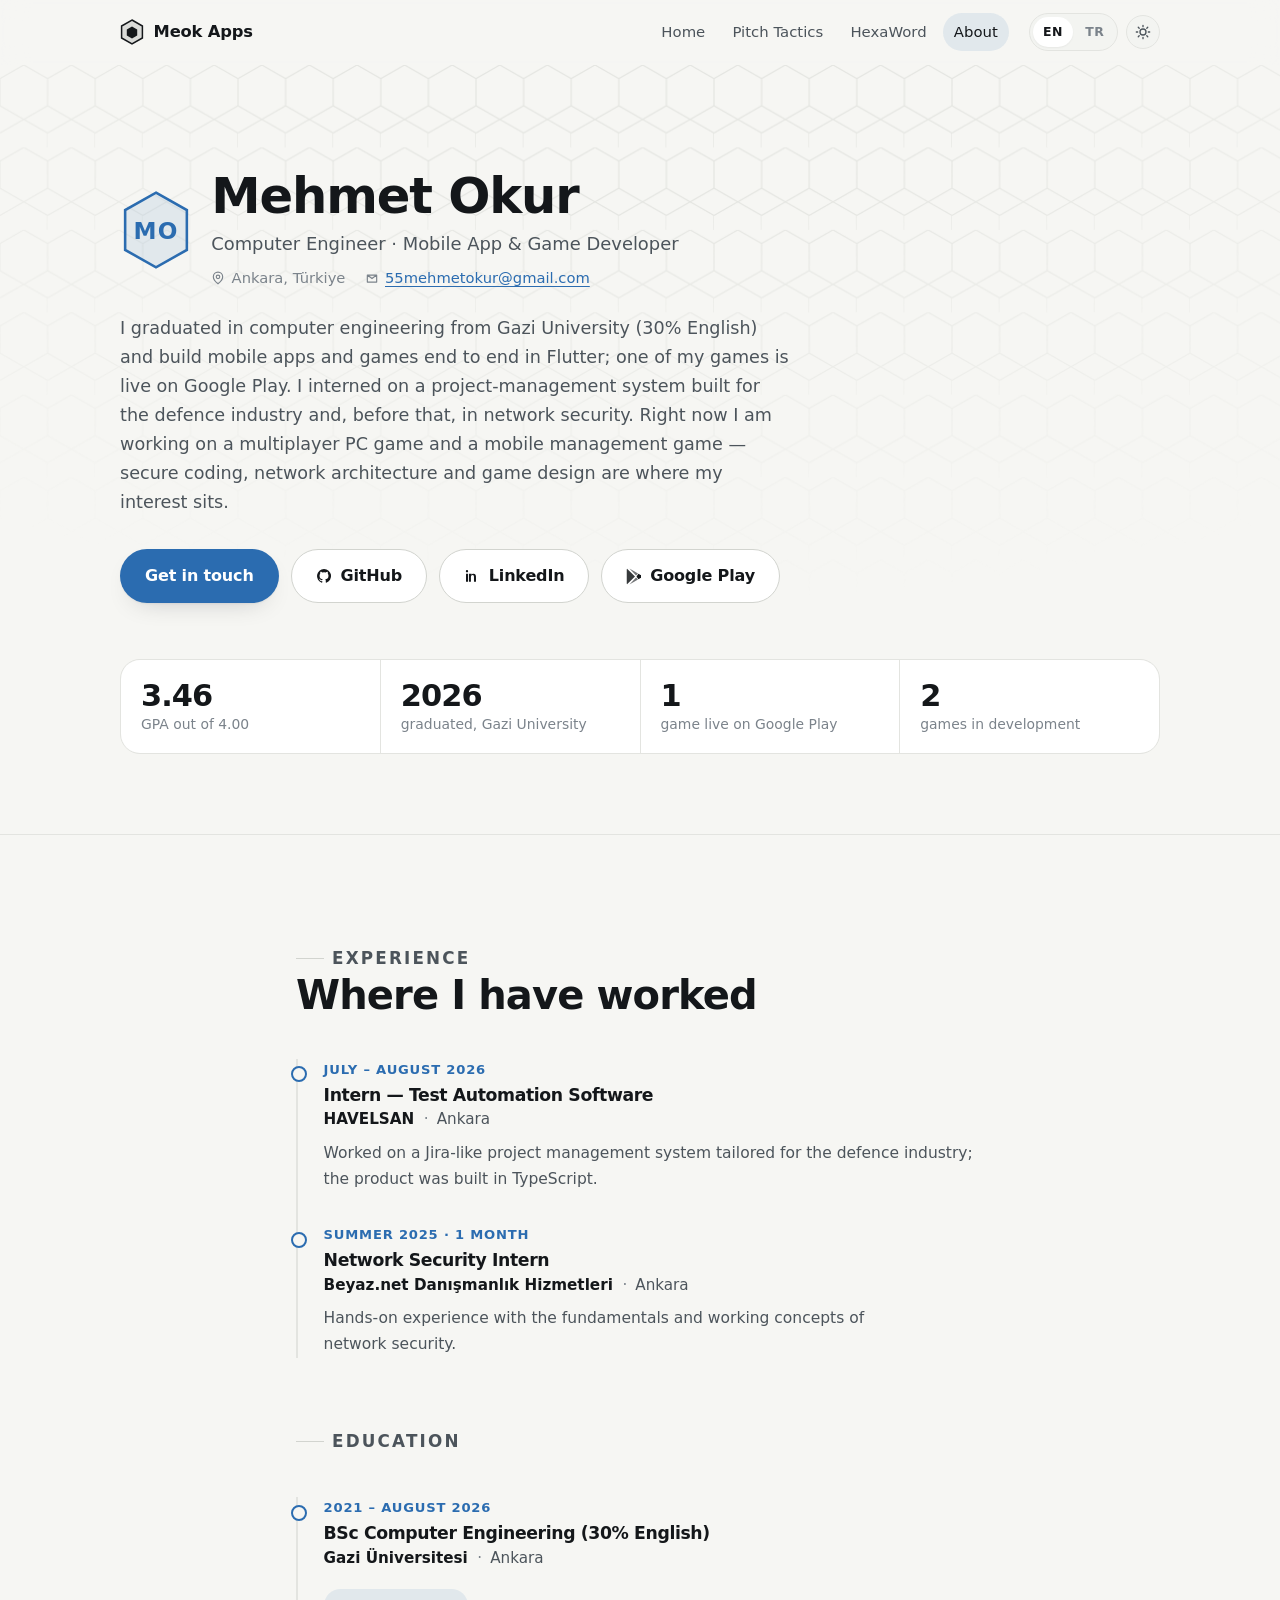
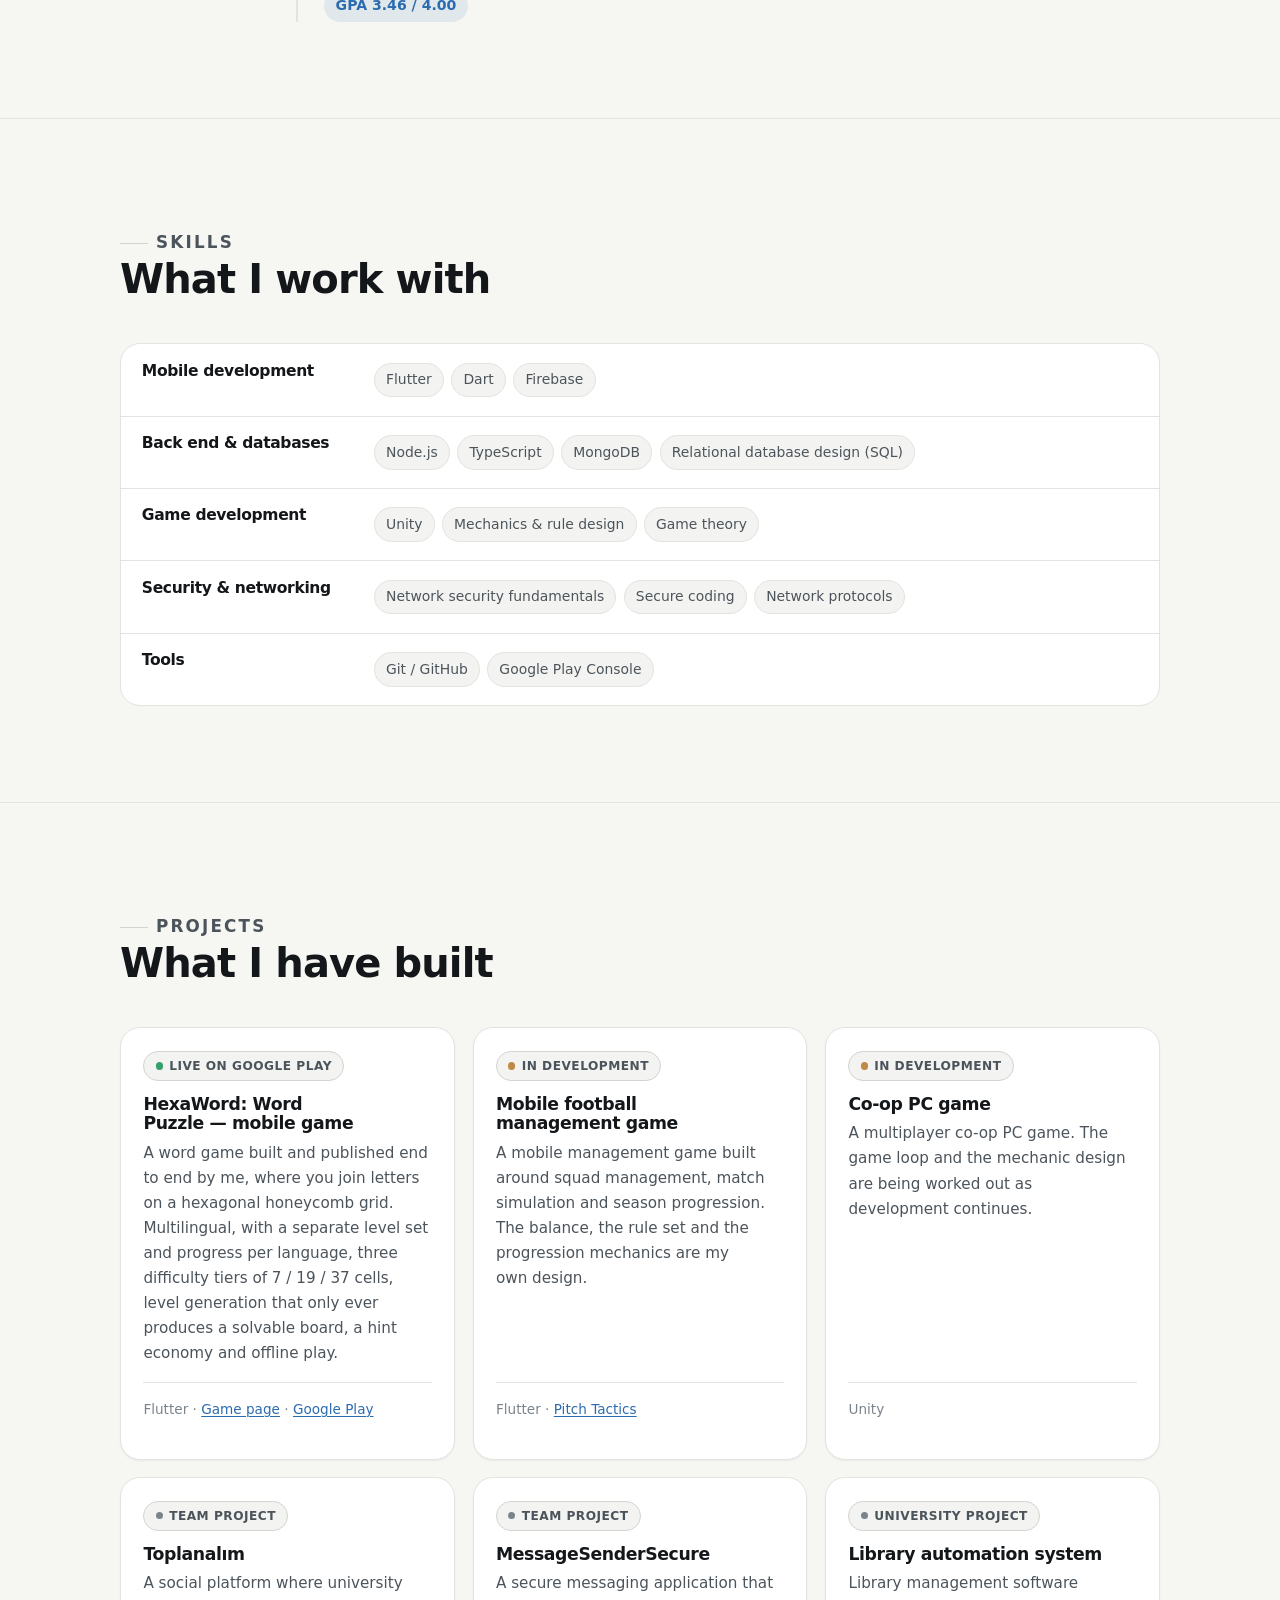
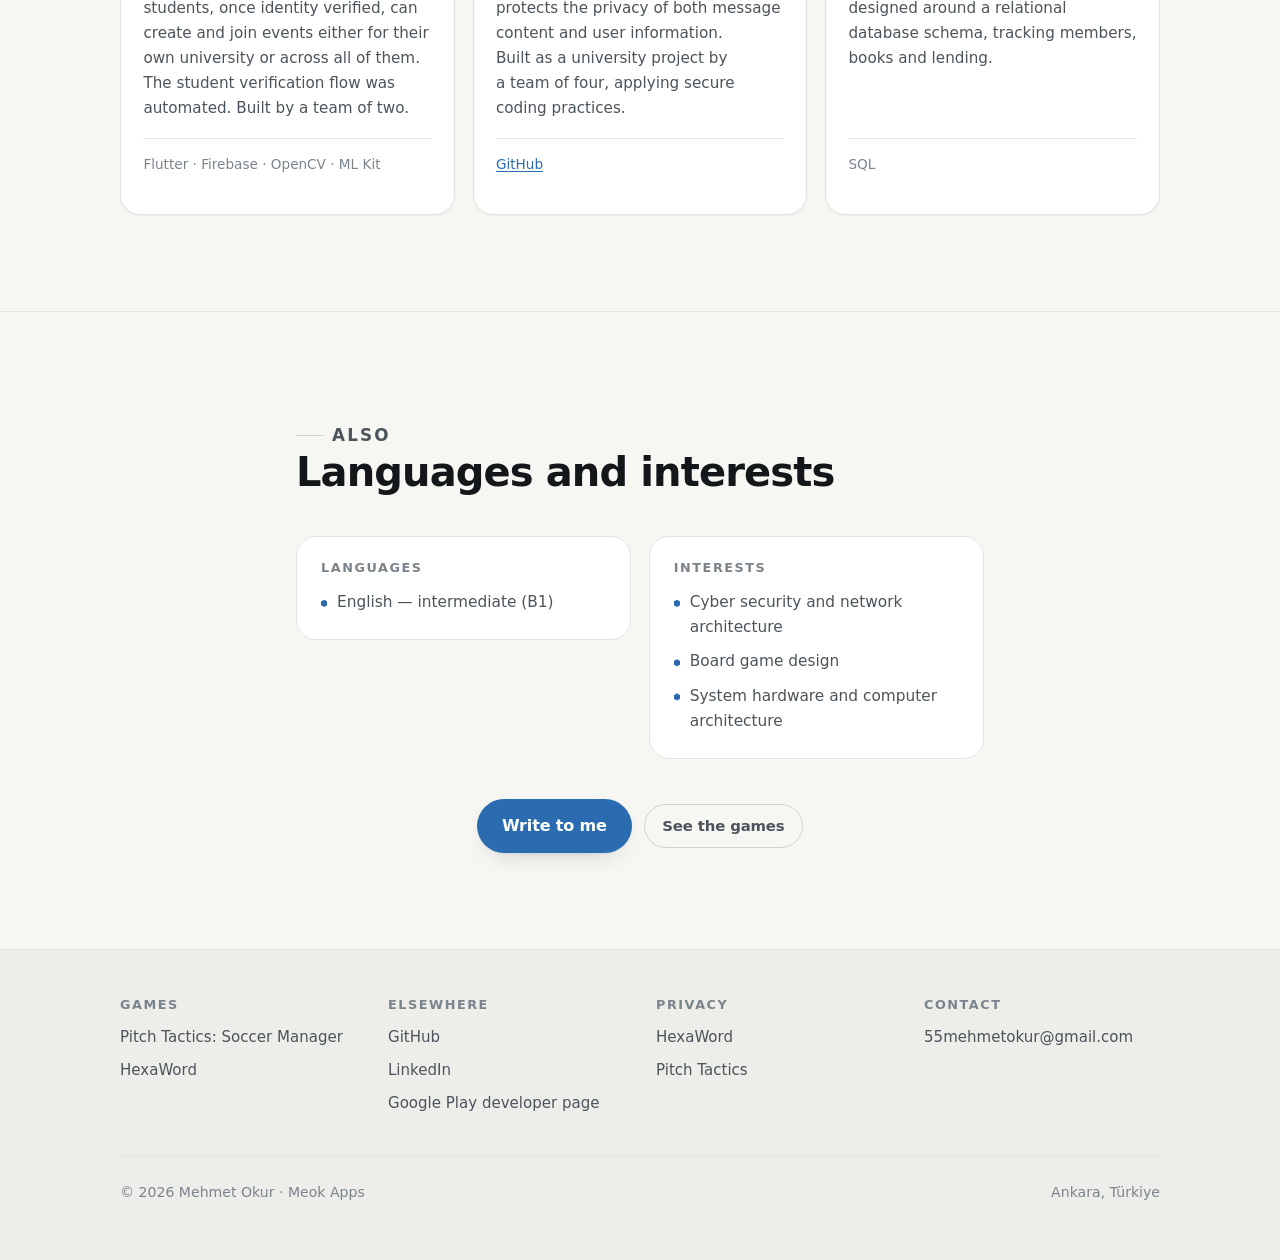
==== commit 397210fc: "fix: drop the military service and driving licence line Both were carried over from the CV as writte" ====
--- a/about/index.html
+++ b/about/index.html
@@ -405,11 +405,6 @@
             clip-path: polygon(50% 0%, 100% 25%, 100% 75%, 50% 100%, 0% 75%, 0% 25%);
         }
 
-        .fine-print {
-            margin: 2rem 0 0;
-            font-size: .88rem;
-            color: var(--ink-3);
-        }
     </style>
 </head>
 
@@ -892,13 +887,6 @@
                     </div>
                 </div>
 
-                <p class="fine-print" lang="en">
-                    Military service deferred until 04.06.2028 · Driving licence, class B (2023)
-                </p>
-                <p class="fine-print" lang="tr">
-                    Askerlik durumu: tecilli (04.06.2028'e kadar) · Sürücü belgesi: B sınıfı (2023)
-                </p>
-
                 <div class="btn-row center" style="margin-top:2.5rem">
                     <a class="btn btn-primary" href="mailto:55mehmetokur@gmail.com">
                         <span lang="en">Write to me</span>
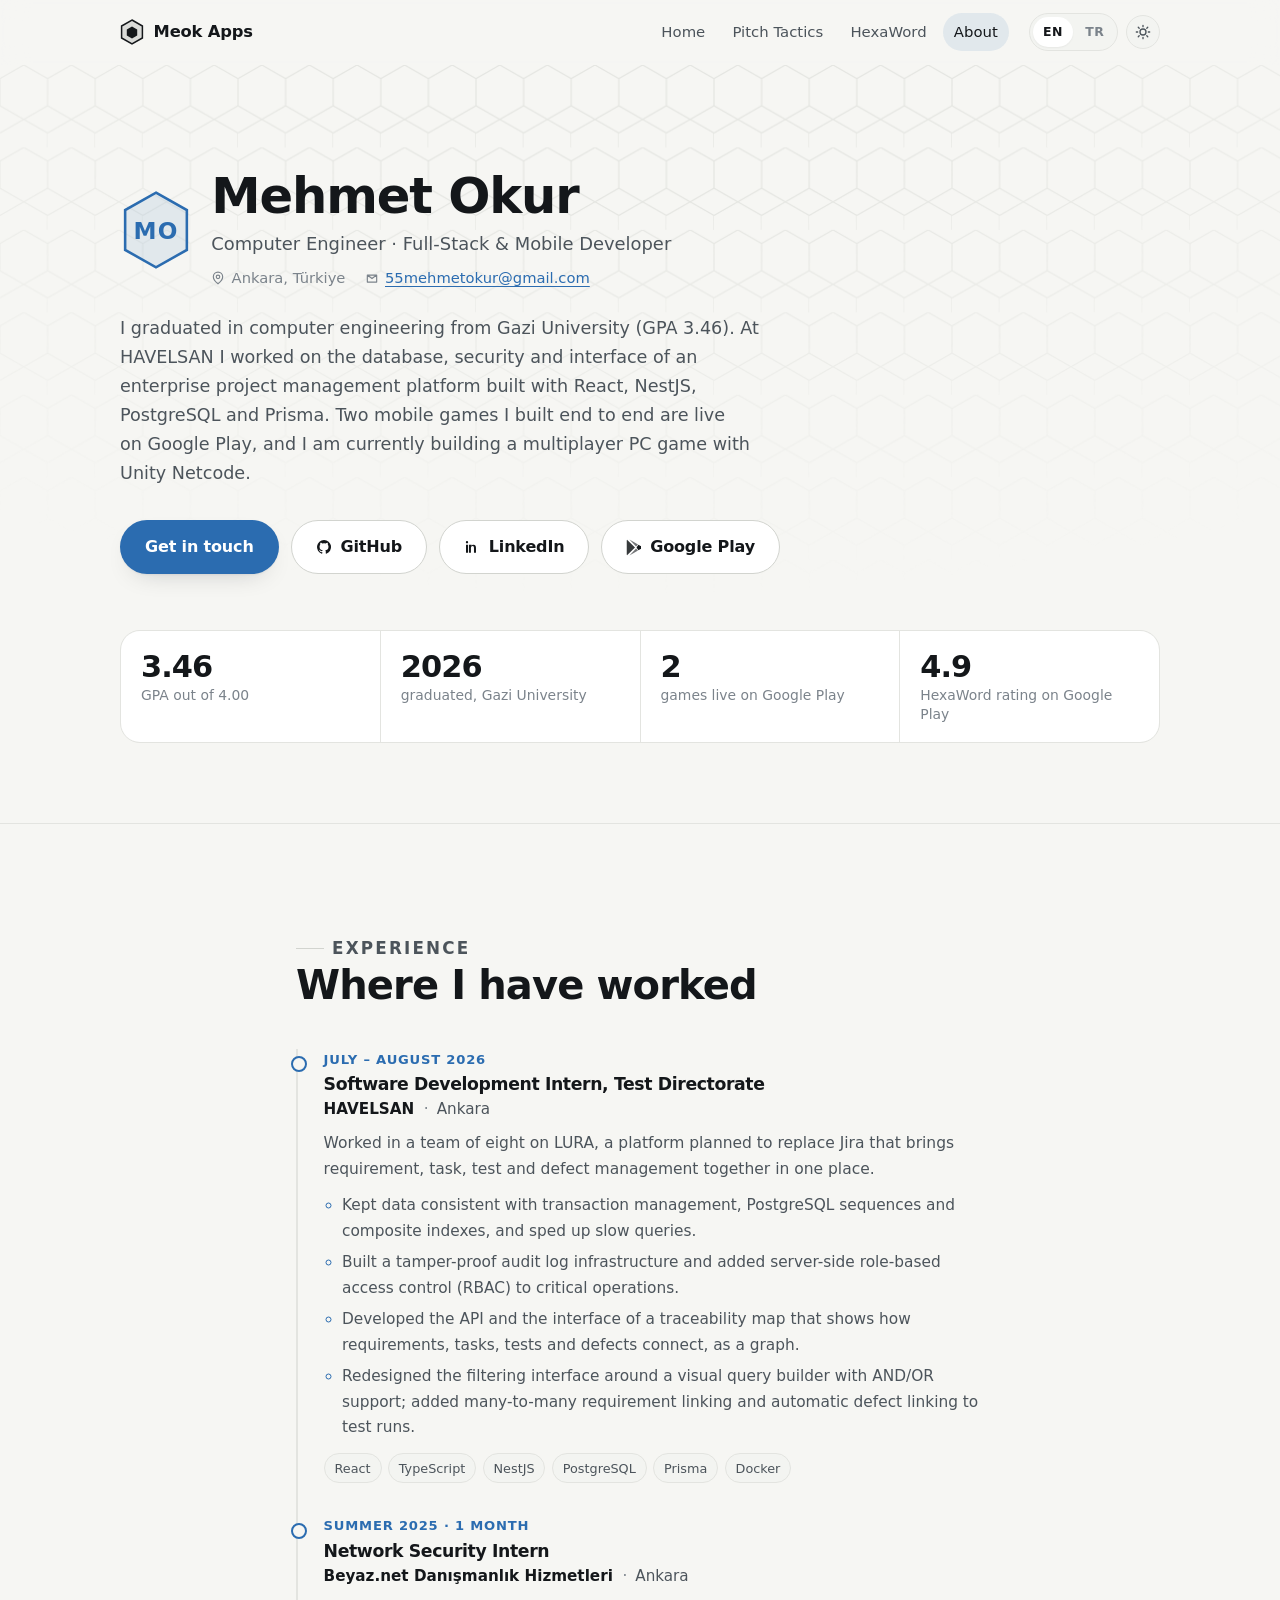
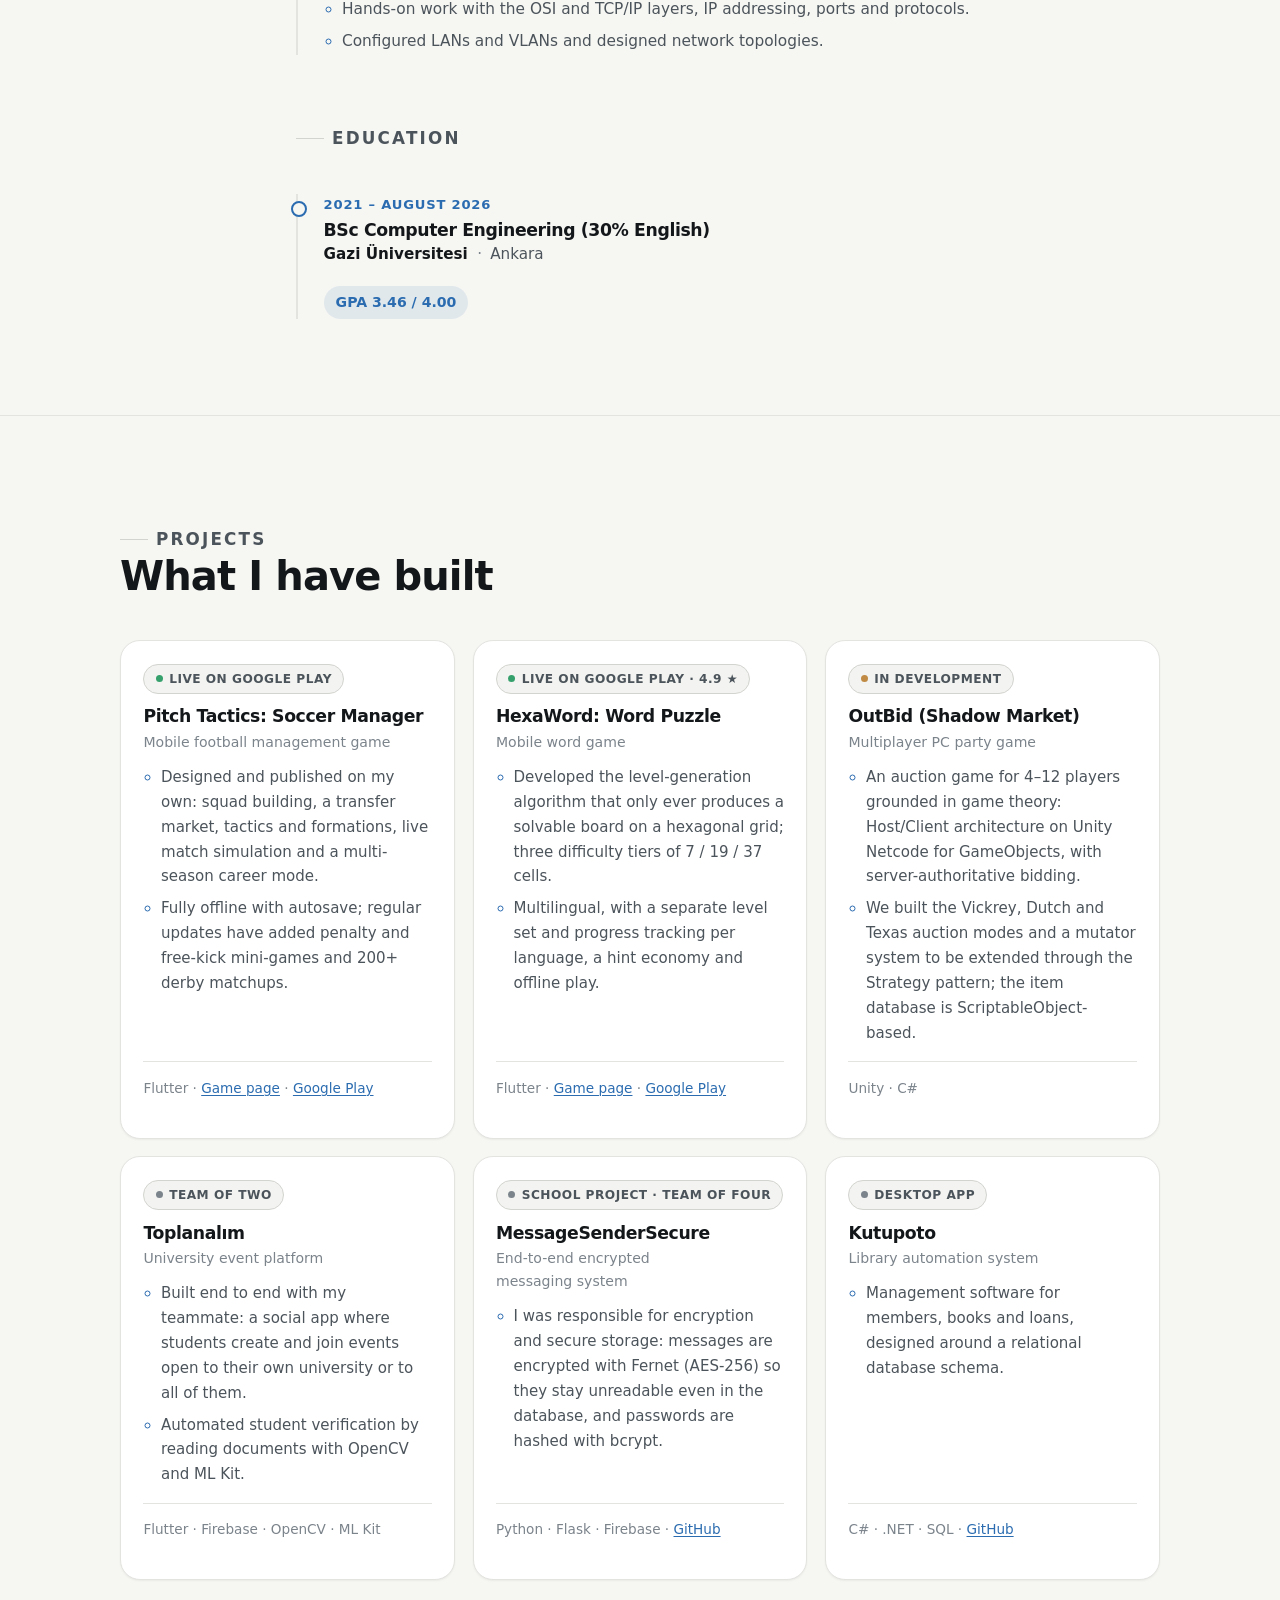
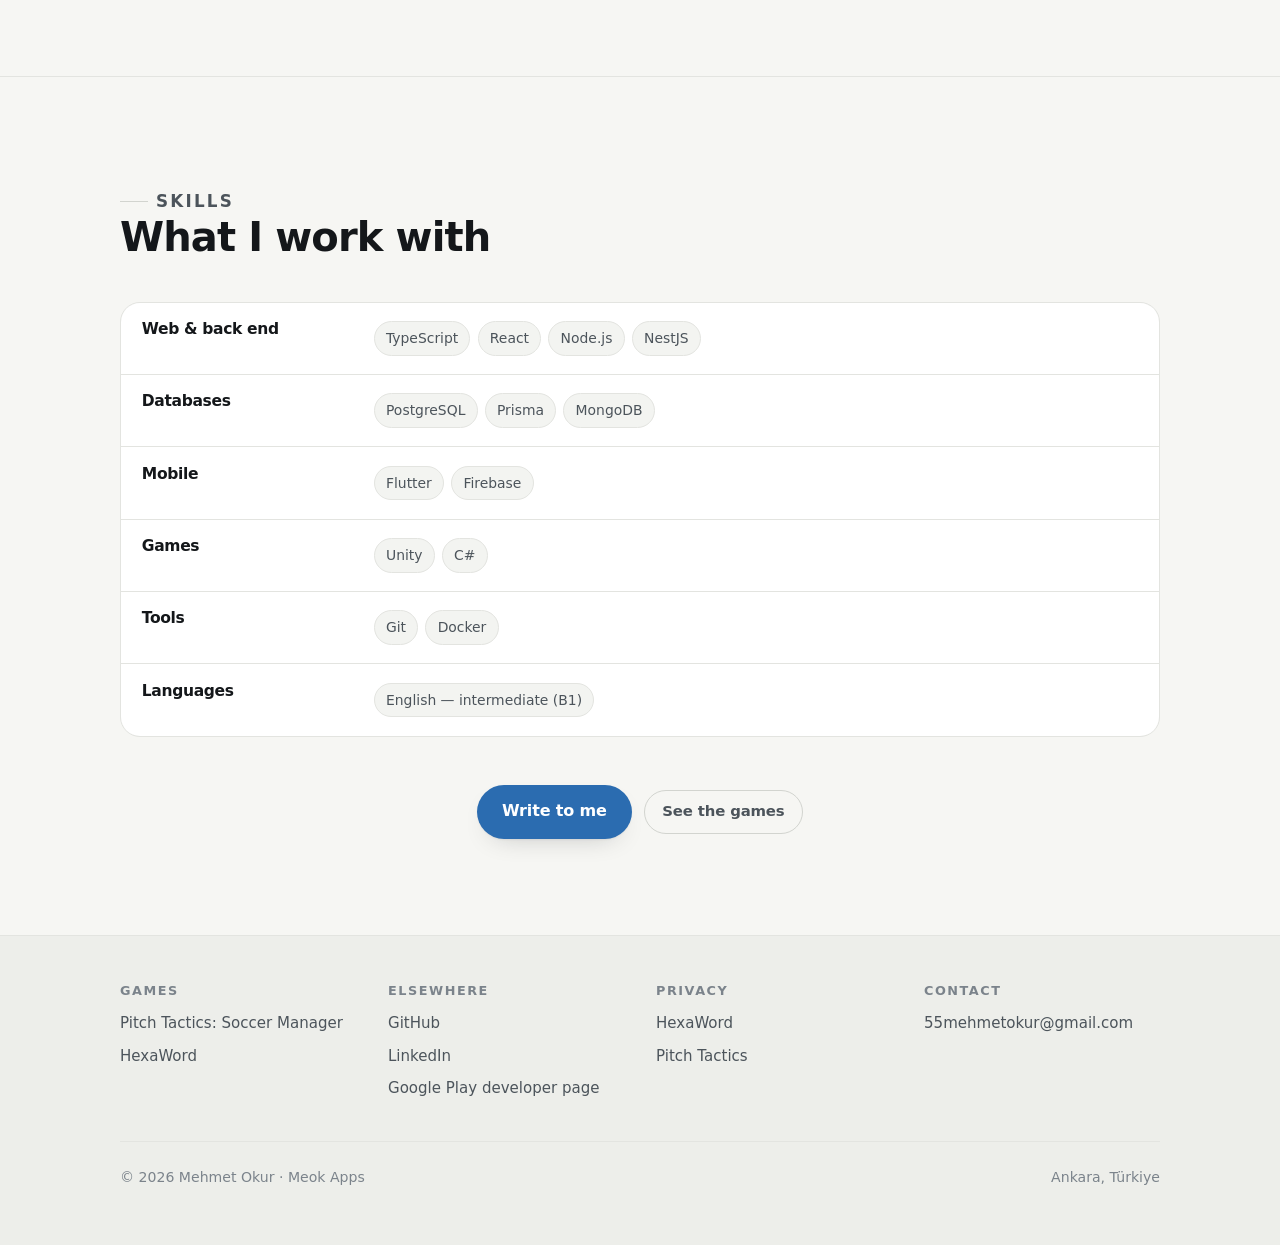
==== commit 248d08af: "feat: Pitch Tactics is live; About page follows the new CV Pitch Tactics is on Google Play now, so e" ====
--- a/about/index.html
+++ b/about/index.html
@@ -4,18 +4,18 @@
 <head>
     <meta charset="utf-8">
     <meta name="viewport" content="width=device-width, initial-scale=1">
-    <title>Mehmet Okur — Computer Engineer &amp; Game Developer | Meok Apps</title>
+    <title>Mehmet Okur — Computer Engineer, Full-Stack &amp; Mobile Developer | Meok Apps</title>
     <meta name="description"
-        content="Mehmet Okur, computer engineering graduate of Gazi University in Ankara. Flutter mobile apps and games, one shipped on Google Play, plus internships in test automation and network security.">
+        content="Mehmet Okur, computer engineering graduate of Gazi University in Ankara. Full-stack and mobile developer: React, NestJS and PostgreSQL at HAVELSAN, two Flutter games live on Google Play.">
     <meta name="theme-color" content="#F6F6F3" media="(prefers-color-scheme: light)">
     <meta name="theme-color" content="#0C0E10" media="(prefers-color-scheme: dark)">
     <link rel="canonical" href="https://simsek00.github.io/about/">
 
     <meta property="og:type" content="profile">
     <meta property="og:site_name" content="Meok Apps">
-    <meta property="og:title" content="Mehmet Okur — Computer Engineer &amp; Game Developer">
+    <meta property="og:title" content="Mehmet Okur — Computer Engineer, Full-Stack &amp; Mobile Developer">
     <meta property="og:description"
-        content="Flutter mobile apps and games, one shipped on Google Play. Computer engineering, Gazi University, Ankara.">
+        content="Full-stack and mobile developer. Two Flutter games live on Google Play. Computer engineering, Gazi University, Ankara.">
     <meta property="og:url" content="https://simsek00.github.io/about/">
     <meta name="twitter:card" content="summary">
 
@@ -198,6 +198,60 @@
             margin: 0;
             color: var(--ink-2);
             font-size: .97rem;
+        }
+
+        .timeline .summary {
+            margin: 0 0 .7rem;
+        }
+
+        .timeline ul.points {
+            margin: 0;
+            padding-inline-start: 1.15rem;
+            display: grid;
+            gap: .4rem;
+            color: var(--ink-2);
+            font-size: .96rem;
+        }
+
+        .timeline ul.points li::marker {
+            color: var(--accent);
+        }
+
+        .tags {
+            display: flex;
+            flex-wrap: wrap;
+            gap: .4rem;
+            margin: .8rem 0 0;
+            padding: 0;
+            list-style: none;
+        }
+
+        .tags li {
+            padding: .22rem .62rem;
+            border: 1px solid var(--line);
+            border-radius: var(--r-pill);
+            background: var(--surface-2);
+            font-size: .8rem;
+            color: var(--ink-2);
+        }
+
+        .projects ul.points {
+            margin: 0 0 1rem;
+            padding-inline-start: 1.1rem;
+            display: grid;
+            gap: .45rem;
+            color: var(--ink-2);
+            font-size: .94rem;
+        }
+
+        .projects ul.points li::marker {
+            color: var(--accent);
+        }
+
+        .projects .sub {
+            margin: -.2rem 0 .7rem;
+            font-size: .88rem;
+            color: var(--ink-3);
         }
 
         .gpa {
@@ -351,60 +405,6 @@
         .status.done .dot {
             background: var(--ink-3);
         }
-
-        /* ---- two-up closing blocks ---- */
-
-        .two-up {
-            display: grid;
-            gap: 1.1rem;
-            /* Each panel hugs its own content: the languages list is one line
-               and stretching it to match the interests list left a hole. */
-            align-items: start;
-            grid-template-columns: repeat(auto-fit, minmax(16rem, 1fr));
-        }
-
-        .panel {
-            background: var(--surface);
-            border: 1px solid var(--line);
-            border-radius: var(--r-md);
-            padding: 1.5rem;
-        }
-
-        .panel h3 {
-            font-size: .8rem;
-            letter-spacing: .12em;
-            text-transform: uppercase;
-            color: var(--ink-3);
-            margin: 0 0 .9rem;
-            font-weight: 600;
-        }
-
-        .panel ul {
-            margin: 0;
-            padding: 0;
-            list-style: none;
-            display: grid;
-            gap: .55rem;
-            color: var(--ink-2);
-            font-size: .96rem;
-        }
-
-        .panel li {
-            display: flex;
-            gap: .6rem;
-            align-items: baseline;
-        }
-
-        .panel li::before {
-            content: "";
-            flex: none;
-            width: .4rem;
-            height: .45rem;
-            margin-top: .35rem;
-            background: var(--accent);
-            clip-path: polygon(50% 0%, 100% 25%, 100% 75%, 50% 100%, 0% 75%, 0% 25%);
-        }
-
     </style>
 </head>
 
@@ -485,8 +485,8 @@
                     </svg>
                     <div>
                         <h1>Mehmet Okur</h1>
-                        <p class="me-role" lang="en">Computer Engineer · Mobile App &amp; Game Developer</p>
-                        <p class="me-role" lang="tr">Bilgisayar Mühendisi · Mobil Uygulama &amp; Oyun Geliştirici</p>
+                        <p class="me-role" lang="en">Computer Engineer · Full-Stack &amp; Mobile Developer</p>
+                        <p class="me-role" lang="tr">Bilgisayar Mühendisi · Full-Stack &amp; Mobil Geliştirici</p>
                         <ul class="me-where">
                             <li>
                                 <svg width="14" height="14" viewBox="0 0 24 24" fill="none" stroke="currentColor"
@@ -511,21 +511,18 @@
                 </div>
 
                 <p class="me-lede" lang="en">
-                    I graduated in computer engineering from Gazi University (30% English) and
-                    build mobile apps and games end to end in Flutter; one of my games is live
-                    on Google Play. I interned on a project-management system built for the
-                    defence industry and, before that, in network security. Right now I am
-                    working on a multiplayer PC game and a mobile management game — secure
-                    coding, network architecture and game design are where my interest sits.
+                    I graduated in computer engineering from Gazi University (GPA 3.46). At
+                    HAVELSAN I worked on the database, security and interface of an enterprise
+                    project management platform built with React, NestJS, PostgreSQL and
+                    Prisma. Two mobile games I built end to end are live on Google Play, and I
+                    am currently building a multiplayer PC game with Unity Netcode.
                 </p>
                 <p class="me-lede" lang="tr">
-                    Gazi Üniversitesi Bilgisayar Mühendisliği (%30 İngilizce) mezunuyum. Flutter
-                    ile uçtan uca mobil uygulama ve oyun geliştiriyorum; kendi geliştirdiğim bir
-                    mobil oyun Google Play'de yayında. Savunma sanayine yönelik bir proje yönetim
-                    sisteminin geliştirilmesinde ve ağ güvenliği alanında staj deneyimi edindim.
-                    Hâlihazırda çok oyunculu bir PC oyunu ile mobil bir menajerlik oyunu üzerinde
-                    çalışıyorum; güvenli kodlama, ağ mimarileri ve oyun tasarımı ilgi alanlarımın
-                    merkezinde.
+                    Gazi Üniversitesi Bilgisayar Mühendisliği mezunuyum (GPA 3.46). HAVELSAN'da
+                    React, NestJS, PostgreSQL ve Prisma ile kurumsal bir proje yönetim
+                    platformunda veritabanı, güvenlik ve arayüz geliştirmeleri yaptım. Uçtan uca
+                    geliştirdiğim iki mobil oyun Google Play'de yayında. Şu an Unity Netcode ile
+                    çok oyunculu bir PC oyunu geliştiriyorum.
                 </p>
 
                 <div class="btn-row" style="margin-top:2rem">
@@ -545,7 +542,7 @@
                         </svg>
                         LinkedIn
                     </a>
-                    <a class="btn btn-ghost" href="https://play.google.com/store/apps/dev?id=Meok+Apps"
+                    <a class="btn btn-ghost" href="https://play.google.com/store/apps/developer?id=Meok+Apps"
                         rel="noopener">
                         <svg width="15" height="17" viewBox="0 0 20 22" aria-hidden="true">
                             <path d="M1.4.7 12 11 1.4 21.3A2 2 0 0 1 1 20V2A2 2 0 0 1 1.4.7Z" fill="currentColor"
@@ -570,14 +567,14 @@
                         <span lang="tr">Gazi Üniversitesi mezuniyeti</span>
                     </li>
                     <li>
-                        <b>1</b>
-                        <span lang="en">game live on Google Play</span>
+                        <b>2</b>
+                        <span lang="en">games live on Google Play</span>
                         <span lang="tr">oyun Google Play'de yayında</span>
                     </li>
                     <li>
-                        <b>2</b>
-                        <span lang="en">games in development</span>
-                        <span lang="tr">oyun geliştirme aşamasında</span>
+                        <b>4.9</b>
+                        <span lang="en">HexaWord rating on Google Play</span>
+                        <span lang="tr">HexaWord'ün Google Play puanı</span>
                     </li>
                 </ul>
             </div>
@@ -603,14 +600,45 @@
                     <li>
                         <span class="when" lang="en">July – August 2026</span>
                         <span class="when" lang="tr">Temmuz – Ağustos 2026</span>
-                        <h3 lang="en">Intern — Test Automation Software</h3>
-                        <h3 lang="tr">Stajyer — Test Otomasyon Yazılımları</h3>
+                        <h3 lang="en">Software Development Intern, Test Directorate</h3>
+                        <h3 lang="tr">Yazılım Geliştirme Stajyeri, Test Direktörlüğü</h3>
                         <p class="org"><b>HAVELSAN</b><span class="dot">Ankara</span></p>
-                        <p lang="en">Worked on a Jira-like project management system tailored for
-                            the defence industry; the product was built in TypeScript.</p>
-                        <p lang="tr">Savunma sanayine özelleştirilmiş, Jira benzeri bir proje yönetim
-                            sisteminin geliştirilmesinde görev aldım; ürün TypeScript ile
-                            geliştiriliyordu.</p>
+                        <p class="summary" lang="en">Worked in a team of eight on LURA, a platform
+                            planned to replace Jira that brings requirement, task, test and defect
+                            management together in one place.</p>
+                        <p class="summary" lang="tr">Jira'nın yerini alması planlanan, gereksinim,
+                            görev, test ve hata yönetimini tek platformda birleştiren LURA projesinde
+                            8 kişilik ekiple çalıştım.</p>
+                        <ul class="points" lang="en">
+                            <li>Kept data consistent with transaction management, PostgreSQL
+                                sequences and composite indexes, and sped up slow queries.</li>
+                            <li>Built a tamper-proof audit log infrastructure and added server-side
+                                role-based access control (RBAC) to critical operations.</li>
+                            <li>Developed the API and the interface of a traceability map that shows
+                                how requirements, tasks, tests and defects connect, as a graph.</li>
+                            <li>Redesigned the filtering interface around a visual query builder with
+                                AND/OR support; added many-to-many requirement linking and automatic
+                                defect linking to test runs.</li>
+                        </ul>
+                        <ul class="points" lang="tr">
+                            <li>Transaction yönetimi, PostgreSQL sequence yapısı ve bileşik indekslerle
+                                veri tutarlılığını sağladım, yavaş sorguları hızlandırdım.</li>
+                            <li>Silinemez denetim kaydı (audit log) altyapısı kurdum ve kritik
+                                işlemlere sunucu tarafında rol bazlı yetkilendirme (RBAC) ekledim.</li>
+                            <li>Gereksinim, görev, test ve hata ilişkilerini graf olarak gösteren
+                                izlenebilirlik haritasının API'sini ve arayüzünü geliştirdim.</li>
+                            <li>AND/OR destekli görsel sorgu oluşturucuyla filtreleme arayüzünü yeniden
+                                tasarladım; test süreçlerinde çoka-çok gereksinim bağlama ve otomatik
+                                hata bağlantısı ekledim.</li>
+                        </ul>
+                        <ul class="tags" aria-label="Technologies">
+                            <li>React</li>
+                            <li>TypeScript</li>
+                            <li>NestJS</li>
+                            <li>PostgreSQL</li>
+                            <li>Prisma</li>
+                            <li>Docker</li>
+                        </ul>
                     </li>
                     <li>
                         <span class="when" lang="en">Summer 2025 · 1 month</span>
@@ -618,10 +646,16 @@
                         <h3 lang="en">Network Security Intern</h3>
                         <h3 lang="tr">Ağ Güvenliği Stajyeri</h3>
                         <p class="org"><b>Beyaz.net Danışmanlık Hizmetleri</b><span class="dot">Ankara</span></p>
-                        <p lang="en">Hands-on experience with the fundamentals and working concepts
-                            of network security.</p>
-                        <p lang="tr">Ağ güvenliğinin temel işleyişi ve kavramları üzerine uygulamalı
-                            deneyim edindim.</p>
+                        <ul class="points" lang="en">
+                            <li>Hands-on work with the OSI and TCP/IP layers, IP addressing, ports
+                                and protocols.</li>
+                            <li>Configured LANs and VLANs and designed network topologies.</li>
+                        </ul>
+                        <ul class="points" lang="tr">
+                            <li>OSI/TCP-IP katmanları, IP adresleme, port ve protokoller üzerine
+                                uygulamalı çalıştım.</li>
+                            <li>LAN/VLAN yapılandırması ve ağ topolojisi tasarımı yaptım.</li>
+                        </ul>
                     </li>
                 </ul>
 
@@ -643,6 +677,182 @@
                             <span lang="en">GPA 3.46 / 4.00</span>
                             <span lang="tr">Not ortalaması 3.46 / 4.00</span>
                         </span>
+                    </li>
+                </ul>
+            </div>
+        </section>
+
+        <hr class="rule">
+
+        <!-- =========================== projects =========================== -->
+        <section id="projects">
+            <div class="wrap">
+                <div class="section-head">
+                    <p class="eyebrow">
+                        <span lang="en">Projects</span>
+                        <span lang="tr">Projeler</span>
+                    </p>
+                    <h2>
+                        <span lang="en">What I have built</span>
+                        <span lang="tr">Yaptıklarım</span>
+                    </h2>
+                </div>
+
+                <ul class="projects reveal">
+                    <li>
+                        <span class="status live"><span class="dot"></span>
+                            <span lang="en">Live on Google Play</span>
+                            <span lang="tr">Google Play'de yayında</span>
+                        </span>
+                        <h3>Pitch Tactics: Soccer Manager</h3>
+                        <p class="sub" lang="en">Mobile football management game</p>
+                        <p class="sub" lang="tr">Mobil futbol menajerlik oyunu</p>
+                        <ul class="points" lang="en">
+                            <li>Designed and published on my own: squad building, a transfer market,
+                                tactics and formations, live match simulation and a multi-season
+                                career mode.</li>
+                            <li>Fully offline with autosave; regular updates have added penalty and
+                                free-kick mini-games and 200+ derby matchups.</li>
+                        </ul>
+                        <ul class="points" lang="tr">
+                            <li>Kadro kurma, transfer pazarı, taktik/diziliş seçimi, canlı maç
+                                simülasyonu ve çok sezonluk kariyer modu içeren menajerlik oyununu tek
+                                başıma tasarlayıp yayımladım.</li>
+                            <li>Tamamen çevrimdışı çalışan, otomatik kayıtlı oyun yapısı; düzenli
+                                güncellemelerle penaltı/serbest vuruş mini oyunları ve 200+ derbi
+                                eşleşmesi ekledim.</li>
+                        </ul>
+                        <p class="tech">
+                            Flutter · <a href="/pitch-tactics/">
+                                <span lang="en">Game page</span><span lang="tr">Oyun sayfası</span></a>
+                            · <a href="https://play.google.com/store/apps/details?id=com.pitchtactics.mehmetokur" rel="noopener">Google Play</a>
+                        </p>
+                    </li>
+
+                    <li>
+                        <span class="status live"><span class="dot"></span>
+                            <span lang="en">Live on Google Play · 4.9 ★</span>
+                            <span lang="tr">Google Play'de yayında · 4.9 ★</span>
+                        </span>
+                        <h3>HexaWord: Word Puzzle</h3>
+                        <p class="sub" lang="en">Mobile word game</p>
+                        <p class="sub" lang="tr">Mobil kelime oyunu</p>
+                        <ul class="points" lang="en">
+                            <li>Developed the level-generation algorithm that only ever produces a
+                                solvable board on a hexagonal grid; three difficulty tiers of 7 / 19 /
+                                37 cells.</li>
+                            <li>Multilingual, with a separate level set and progress tracking per
+                                language, a hint economy and offline play.</li>
+                        </ul>
+                        <ul class="points" lang="tr">
+                            <li>Altıgen ızgarada her zaman çözülebilir tahta üreten seviye üretim
+                                algoritmasını geliştirdim; 7 / 19 / 37 hücrelik üç zorluk
+                                kademesi.</li>
+                            <li>Her dil için ayrı seviye seti ve ilerleme takibiyle çok dilli destek,
+                                ipucu ekonomisi ve çevrimdışı oynanış.</li>
+                        </ul>
+                        <p class="tech">
+                            Flutter · <a href="/hexaword/">
+                                <span lang="en">Game page</span><span lang="tr">Oyun sayfası</span></a>
+                            · <a href="https://play.google.com/store/apps/details?id=hexaword.mehmetokur.com" rel="noopener">Google Play</a>
+                        </p>
+                    </li>
+
+                    <li>
+                        <span class="status wip"><span class="dot"></span>
+                            <span lang="en">In development</span>
+                            <span lang="tr">Aktif geliştirme</span>
+                        </span>
+                        <h3>OutBid <span lang="en">(Shadow Market)</span><span lang="tr">(Gölge Pazarı)</span></h3>
+                        <p class="sub" lang="en">Multiplayer PC party game</p>
+                        <p class="sub" lang="tr">Çok oyunculu PC parti oyunu</p>
+                        <ul class="points" lang="en">
+                            <li>An auction game for 4–12 players grounded in game theory: Host/Client
+                                architecture on Unity Netcode for GameObjects, with server-authoritative
+                                bidding.</li>
+                            <li>We built the Vickrey, Dutch and Texas auction modes and a mutator
+                                system to be extended through the Strategy pattern; the item database
+                                is ScriptableObject-based.</li>
+                        </ul>
+                        <ul class="points" lang="tr">
+                            <li>4–12 oyunculu, oyun teorisine dayalı müzayede oyunu; Unity Netcode for
+                                GameObjects ile Host/Client yapısı ve sunucu otoriteli teklif
+                                mantığı.</li>
+                            <li>Vickrey, Hollanda ve Texas açık artırma modlarını ve mutatör sistemini
+                                Strategy deseniyle genişletilebilir şekilde kurguladık; eşya veritabanı
+                                ScriptableObject tabanlı.</li>
+                        </ul>
+                        <p class="tech">Unity · C#</p>
+                    </li>
+
+                    <li>
+                        <span class="status done"><span class="dot"></span>
+                            <span lang="en">Team of two</span>
+                            <span lang="tr">2 kişilik ekip</span>
+                        </span>
+                        <h3>Toplanalım</h3>
+                        <p class="sub" lang="en">University event platform</p>
+                        <p class="sub" lang="tr">Üniversite etkinlik platformu</p>
+                        <ul class="points" lang="en">
+                            <li>Built end to end with my teammate: a social app where students create
+                                and join events open to their own university or to all of them.</li>
+                            <li>Automated student verification by reading documents with OpenCV and
+                                ML Kit.</li>
+                        </ul>
+                        <ul class="points" lang="tr">
+                            <li>Öğrencilerin kendi üniversitelerine ya da tüm üniversitelere açık
+                                etkinlik oluşturup katılabildiği sosyal uygulamayı ekip arkadaşımla
+                                birlikte uçtan uca geliştirdik.</li>
+                            <li>Öğrenci doğrulama akışını OpenCV ve ML Kit ile belge okuyarak
+                                otomatikleştirdik.</li>
+                        </ul>
+                        <p class="tech">Flutter · Firebase · OpenCV · ML Kit</p>
+                    </li>
+
+                    <li>
+                        <span class="status done"><span class="dot"></span>
+                            <span lang="en">School project · team of four</span>
+                            <span lang="tr">Okul projesi · 4 kişilik ekip</span>
+                        </span>
+                        <h3>MessageSenderSecure</h3>
+                        <p class="sub" lang="en">End-to-end encrypted messaging system</p>
+                        <p class="sub" lang="tr">Uçtan uca şifreli mesajlaşma sistemi</p>
+                        <ul class="points" lang="en">
+                            <li>I was responsible for encryption and secure storage: messages are
+                                encrypted with Fernet (AES-256) so they stay unreadable even in the
+                                database, and passwords are hashed with bcrypt.</li>
+                        </ul>
+                        <ul class="points" lang="tr">
+                            <li>Ekipte şifreleme ve güvenli depolamadan sorumluydum; mesajları Fernet
+                                (AES-256) ile şifreleyerek veritabanında bile okunamaz hale getirdim,
+                                parolalar bcrypt ile hashlendi.</li>
+                        </ul>
+                        <p class="tech">
+                            Python · Flask · Firebase ·
+                            <a href="https://github.com/Simsek00/messagesendersecure" rel="noopener">GitHub</a>
+                        </p>
+                    </li>
+
+                    <li>
+                        <span class="status done"><span class="dot"></span>
+                            <span lang="en">Desktop app</span>
+                            <span lang="tr">Masaüstü uygulaması</span>
+                        </span>
+                        <h3>Kutupoto</h3>
+                        <p class="sub" lang="en">Library automation system</p>
+                        <p class="sub" lang="tr">Kütüphane otomasyon sistemi</p>
+                        <ul class="points" lang="en">
+                            <li>Management software for members, books and loans, designed around a
+                                relational database schema.</li>
+                        </ul>
+                        <ul class="points" lang="tr">
+                            <li>Üye, kitap ve ödünç işlemlerini yöneten, ilişkisel veritabanı şemasıyla
+                                tasarlanmış yönetim yazılımı.</li>
+                        </ul>
+                        <p class="tech">
+                            C# · .NET · SQL ·
+                            <a href="https://github.com/Simsek00/Kutupoto" rel="noopener">GitHub</a>
+                        </p>
                     </li>
                 </ul>
             </div>
@@ -666,228 +876,59 @@
 
                 <ul class="skills reveal">
                     <li>
-                        <h3 lang="en">Mobile development</h3>
-                        <h3 lang="tr">Mobil geliştirme</h3>
+                        <h3 lang="en">Web &amp; back end</h3>
+                        <h3 lang="tr">Web &amp; arka uç</h3>
+                        <ul>
+                            <li>TypeScript</li>
+                            <li>React</li>
+                            <li>Node.js</li>
+                            <li>NestJS</li>
+                        </ul>
+                    </li>
+                    <li>
+                        <h3 lang="en">Databases</h3>
+                        <h3 lang="tr">Veritabanı</h3>
+                        <ul>
+                            <li>PostgreSQL</li>
+                            <li>Prisma</li>
+                            <li>MongoDB</li>
+                        </ul>
+                    </li>
+                    <li>
+                        <h3 lang="en">Mobile</h3>
+                        <h3 lang="tr">Mobil</h3>
                         <ul>
                             <li>Flutter</li>
-                            <li>Dart</li>
                             <li>Firebase</li>
                         </ul>
                     </li>
                     <li>
-                        <h3 lang="en">Back end &amp; databases</h3>
-                        <h3 lang="tr">Arka uç &amp; veritabanı</h3>
-                        <ul>
-                            <li>Node.js</li>
-                            <li>TypeScript</li>
-                            <li>MongoDB</li>
-                            <li lang="en">Relational database design (SQL)</li>
-                            <li lang="tr">İlişkisel veritabanı tasarımı (SQL)</li>
-                        </ul>
-                    </li>
-                    <li>
-                        <h3 lang="en">Game development</h3>
-                        <h3 lang="tr">Oyun geliştirme</h3>
+                        <h3 lang="en">Games</h3>
+                        <h3 lang="tr">Oyun</h3>
                         <ul>
                             <li>Unity</li>
-                            <li lang="en">Mechanics &amp; rule design</li>
-                            <li lang="tr">Mekanik &amp; kural tasarımı</li>
-                            <li lang="en">Game theory</li>
-                            <li lang="tr">Oyun teorisi</li>
-                        </ul>
-                    </li>
-                    <li>
-                        <h3 lang="en">Security &amp; networking</h3>
-                        <h3 lang="tr">Güvenlik &amp; ağ</h3>
-                        <ul>
-                            <li lang="en">Network security fundamentals</li>
-                            <li lang="tr">Ağ güvenliği temelleri</li>
-                            <li lang="en">Secure coding</li>
-                            <li lang="tr">Güvenli kodlama</li>
-                            <li lang="en">Network protocols</li>
-                            <li lang="tr">Ağ protokolleri</li>
+                            <li>C#</li>
                         </ul>
                     </li>
                     <li>
                         <h3 lang="en">Tools</h3>
                         <h3 lang="tr">Araçlar</h3>
                         <ul>
-                            <li>Git / GitHub</li>
-                            <li>Google Play Console</li>
-                        </ul>
-                    </li>
-                </ul>
-            </div>
-        </section>
-
-        <hr class="rule">
-
-        <!-- =========================== projects =========================== -->
-        <section id="projects">
-            <div class="wrap">
-                <div class="section-head">
-                    <p class="eyebrow">
-                        <span lang="en">Projects</span>
-                        <span lang="tr">Projeler</span>
-                    </p>
-                    <h2>
-                        <span lang="en">What I have built</span>
-                        <span lang="tr">Yaptıklarım</span>
-                    </h2>
-                </div>
-
-                <ul class="projects reveal">
-                    <li>
-                        <span class="status live"><span class="dot"></span>
-                            <span lang="en">Live on Google Play</span>
-                            <span lang="tr">Google Play'de yayında</span>
-                        </span>
-                        <h3 lang="en">HexaWord: Word Puzzle — mobile game</h3>
-                        <h3 lang="tr">HexaWord: Word Puzzle — Mobil Oyun</h3>
-                        <p lang="en">A word game built and published end to end by me, where you
-                            join letters on a hexagonal honeycomb grid. Multilingual, with a
-                            separate level set and progress per language, three difficulty tiers of
-                            7 / 19 / 37 cells, level generation that only ever produces a solvable
-                            board, a hint economy and offline play.</p>
-                        <p lang="tr">Altıgen petek ızgara üzerinde harfleri birleştirerek kelime
-                            bulunan, uçtan uca tarafımdan geliştirilip Google Play'de yayımlanan
-                            kelime oyunu. Çok dilli destek (her dil için ayrı seviye seti ve ilerleme
-                            takibi), 7 / 19 / 37 hücrelik üç zorluk kademesi, her zaman çözülebilir
-                            tahta üreten seviye üretim mantığı, ipucu ekonomisi ve çevrimdışı
-                            oynanabilirlik içerir.</p>
-                        <p class="tech">
-                            Flutter · <a href="/hexaword/">
-                                <span lang="en">Game page</span><span lang="tr">Oyun sayfası</span></a>
-                            · <a href="https://play.google.com/store/apps/details?id=hexaword.mehmetokur.com"
-                                rel="noopener">Google Play</a>
-                        </p>
-                    </li>
-
-                    <li>
-                        <span class="status wip"><span class="dot"></span>
-                            <span lang="en">In development</span>
-                            <span lang="tr">Aktif geliştirme</span>
-                        </span>
-                        <h3 lang="en">Mobile football management game</h3>
-                        <h3 lang="tr">Mobil Futbol Menajerlik Oyunu</h3>
-                        <p lang="en">A mobile management game built around squad management, match
-                            simulation and season progression. The balance, the rule set and the
-                            progression mechanics are my own design.</p>
-                        <p lang="tr">Kadro yönetimi, maç simülasyonu ve sezon ilerleyişi üzerine
-                            kurulu mobil menajerlik oyunu. Oyun dengesi, kural seti ve ilerleme
-                            mekanikleri tarafımdan tasarlanıyor.</p>
-                        <p class="tech">
-                            Flutter · <a href="/pitch-tactics/">Pitch Tactics</a>
-                        </p>
-                    </li>
-
-                    <li>
-                        <span class="status wip"><span class="dot"></span>
-                            <span lang="en">In development</span>
-                            <span lang="tr">Aktif geliştirme</span>
-                        </span>
-                        <h3 lang="en">Co-op PC game</h3>
-                        <h3 lang="tr">Co-op Bilgisayar Oyunu</h3>
-                        <p lang="en">A multiplayer co-op PC game. The game loop and the mechanic
-                            design are being worked out as development continues.</p>
-                        <p lang="tr">Çok oyunculu (co-op) PC oyunu. Oyun döngüsü ve mekanik tasarımı
-                            kurgulanarak geliştirme süreci sürdürülüyor.</p>
-                        <p class="tech">Unity</p>
-                    </li>
-
-                    <li>
-                        <span class="status done"><span class="dot"></span>
-                            <span lang="en">Team project</span>
-                            <span lang="tr">Ekip projesi</span>
-                        </span>
-                        <h3>Toplanalım</h3>
-                        <p lang="en">A social platform where university students, once identity
-                            verified, can create and join events either for their own university or
-                            across all of them. The student verification flow was automated. Built
-                            by a team of two.</p>
-                        <p lang="tr">Üniversite öğrencilerinin kimlik doğrulamasından geçerek yalnızca
-                            kendi üniversiteleri ya da tüm üniversiteler için etkinlik oluşturabildiği
-                            ve etkinliklere katılabildiği sosyal platform. Öğrenci doğrulama akışı
-                            otomatikleştirildi; 2 kişilik ekiple geliştirildi.</p>
-                        <p class="tech">Flutter · Firebase · OpenCV · ML Kit</p>
-                    </li>
-
-                    <li>
-                        <span class="status done"><span class="dot"></span>
-                            <span lang="en">Team project</span>
-                            <span lang="tr">Ekip projesi</span>
-                        </span>
-                        <h3>MessageSenderSecure</h3>
-                        <p lang="en">A secure messaging application that protects the privacy of both
-                            message content and user information. Built as a university project by a
-                            team of four, applying secure coding practices.</p>
-                        <p lang="tr">Mesaj içeriklerinin ve kullanıcı bilgilerinin gizliliğinin
-                            korunduğu güvenli haberleşme uygulaması. 4 kişilik ekiple okul projesi
-                            kapsamında geliştirildi; güvenli kodlama pratikleri uygulandı.</p>
-                        <p class="tech">
-                            <a href="https://github.com/Simsek00/messagesendersecure" rel="noopener">GitHub</a>
-                        </p>
-                    </li>
-
-                    <li>
-                        <span class="status done"><span class="dot"></span>
-                            <span lang="en">University project</span>
-                            <span lang="tr">Okul projesi</span>
-                        </span>
-                        <h3 lang="en">Library automation system</h3>
-                        <h3 lang="tr">Kütüphane Otomasyon Sistemi</h3>
-                        <p lang="en">Library management software designed around a relational
-                            database schema, tracking members, books and lending.</p>
-                        <p lang="tr">İlişkisel veritabanı şeması kurgulanarak tasarlanan kütüphane
-                            yönetim yazılımı; üye, kitap ve ödünç işlemlerinin takibi.</p>
-                        <p class="tech">SQL</p>
-                    </li>
-                </ul>
-            </div>
-        </section>
-
-        <hr class="rule">
-
-        <!-- ======================== languages & more ====================== -->
-        <section id="more">
-            <div class="wrap narrow">
-                <div class="section-head">
-                    <p class="eyebrow">
-                        <span lang="en">Also</span>
-                        <span lang="tr">Ayrıca</span>
-                    </p>
-                    <h2>
-                        <span lang="en">Languages and interests</span>
-                        <span lang="tr">Diller ve ilgi alanları</span>
-                    </h2>
-                </div>
-
-                <div class="two-up reveal">
-                    <div class="panel">
-                        <h3>
-                            <span lang="en">Languages</span><span lang="tr">Yabancı dil</span>
-                        </h3>
+                            <li>Git</li>
+                            <li>Docker</li>
+                        </ul>
+                    </li>
+                    <li>
+                        <h3 lang="en">Languages</h3>
+                        <h3 lang="tr">Yabancı dil</h3>
                         <ul>
                             <li lang="en">English — intermediate (B1)</li>
-                            <li lang="tr">İngilizce — Orta Seviye (B1)</li>
-                        </ul>
-                    </div>
-                    <div class="panel">
-                        <h3>
-                            <span lang="en">Interests</span><span lang="tr">İlgi alanları</span>
-                        </h3>
-                        <ul>
-                            <li lang="en">Cyber security and network architecture</li>
-                            <li lang="tr">Siber güvenlik ve ağ mimarileri</li>
-                            <li lang="en">Board game design</li>
-                            <li lang="tr">Kutu oyunu (board game) tasarımı</li>
-                            <li lang="en">System hardware and computer architecture</li>
-                            <li lang="tr">Sistem donanımları ve bilgisayar mimarisi</li>
-                        </ul>
-                    </div>
-                </div>
-
-                <div class="btn-row center" style="margin-top:2.5rem">
+                            <li lang="tr">İngilizce — orta (B1)</li>
+                        </ul>
+                    </li>
+                </ul>
+
+                <div class="btn-row center" style="margin-top:3rem">
                     <a class="btn btn-primary" href="mailto:55mehmetokur@gmail.com">
                         <span lang="en">Write to me</span>
                         <span lang="tr">Bana yaz</span>
@@ -921,7 +962,7 @@
                     <ul>
                         <li><a href="https://github.com/Simsek00" rel="noopener">GitHub</a></li>
                         <li><a href="https://linkedin.com/in/mehmet-okur-b67067219" rel="noopener">LinkedIn</a></li>
-                        <li><a href="https://play.google.com/store/apps/dev?id=Meok+Apps" rel="noopener">
+                        <li><a href="https://play.google.com/store/apps/developer?id=Meok+Apps" rel="noopener">
                             <span lang="en">Google Play developer page</span>
                             <span lang="tr">Google Play geliştirici sayfası</span>
                         </a></li>
@@ -956,12 +997,12 @@
     <script>
         window.PAGE_META = {
             en: {
-                title: 'Mehmet Okur — Computer Engineer & Game Developer | Meok Apps',
-                desc: 'Mehmet Okur, computer engineering graduate of Gazi University in Ankara. Flutter mobile apps and games, one shipped on Google Play, plus internships in test automation and network security.'
+                title: 'Mehmet Okur — Computer Engineer, Full-Stack & Mobile Developer | Meok Apps',
+                desc: 'Mehmet Okur, computer engineering graduate of Gazi University in Ankara. Full-stack and mobile developer: React, NestJS and PostgreSQL at HAVELSAN, two Flutter games live on Google Play.'
             },
             tr: {
-                title: 'Mehmet Okur — Bilgisayar Mühendisi ve Oyun Geliştirici | Meok Apps',
-                desc: 'Mehmet Okur, Gazi Üniversitesi Bilgisayar Mühendisliği mezunu. Flutter ile mobil uygulama ve oyun geliştiriyor; bir oyunu Google Play\'de yayında. Test otomasyonu ve ağ güvenliği staj deneyimi.'
+                title: 'Mehmet Okur — Bilgisayar Mühendisi, Full-Stack ve Mobil Geliştirici | Meok Apps',
+                desc: 'Mehmet Okur, Gazi Üniversitesi Bilgisayar Mühendisliği mezunu. HAVELSAN\'da React, NestJS ve PostgreSQL; Flutter ile geliştirdiği iki oyun Google Play\'de yayında.'
             }
         };
     </script>
@@ -974,10 +1015,10 @@
       "name": "Mehmet Okur",
       "url": "https://simsek00.github.io/about/",
       "email": "55mehmetokur@gmail.com",
-      "jobTitle": "Computer Engineer, Mobile App & Game Developer",
+      "jobTitle": "Computer Engineer, Full-Stack & Mobile Developer",
       "address": { "@type": "PostalAddress", "addressLocality": "Ankara", "addressCountry": "TR" },
       "alumniOf": { "@type": "CollegeOrUniversity", "name": "Gazi Üniversitesi" },
-      "knowsAbout": ["Flutter", "Dart", "Unity", "TypeScript", "Node.js", "Network security", "Game design"],
+      "knowsAbout": ["TypeScript", "React", "Node.js", "NestJS", "PostgreSQL", "Prisma", "MongoDB", "Flutter", "Firebase", "Unity", "C#", "Docker"],
       "sameAs": [
         "https://github.com/Simsek00",
         "https://linkedin.com/in/mehmet-okur-b67067219"
--- a/assets/site.css
+++ b/assets/site.css
@@ -155,12 +155,16 @@
    Both languages sit in the markup and CSS hides the one not chosen, so the
    page is readable with JavaScript switched off. */
 
+/* `!important` on purpose: the hidden language must lose to every layout rule.
+   Without it, any component that sets its own `display` with equal
+   specificity — `.timeline ul.points { display: grid }` did — wins on source
+   order and shows both languages at once. */
 html[data-lang="en"] [lang="tr"] {
-    display: none;
+    display: none !important;
 }
 
 html[data-lang="tr"] [lang="en"] {
-    display: none;
+    display: none !important;
 }
 
 /* --- base --------------------------------------------------------------- */
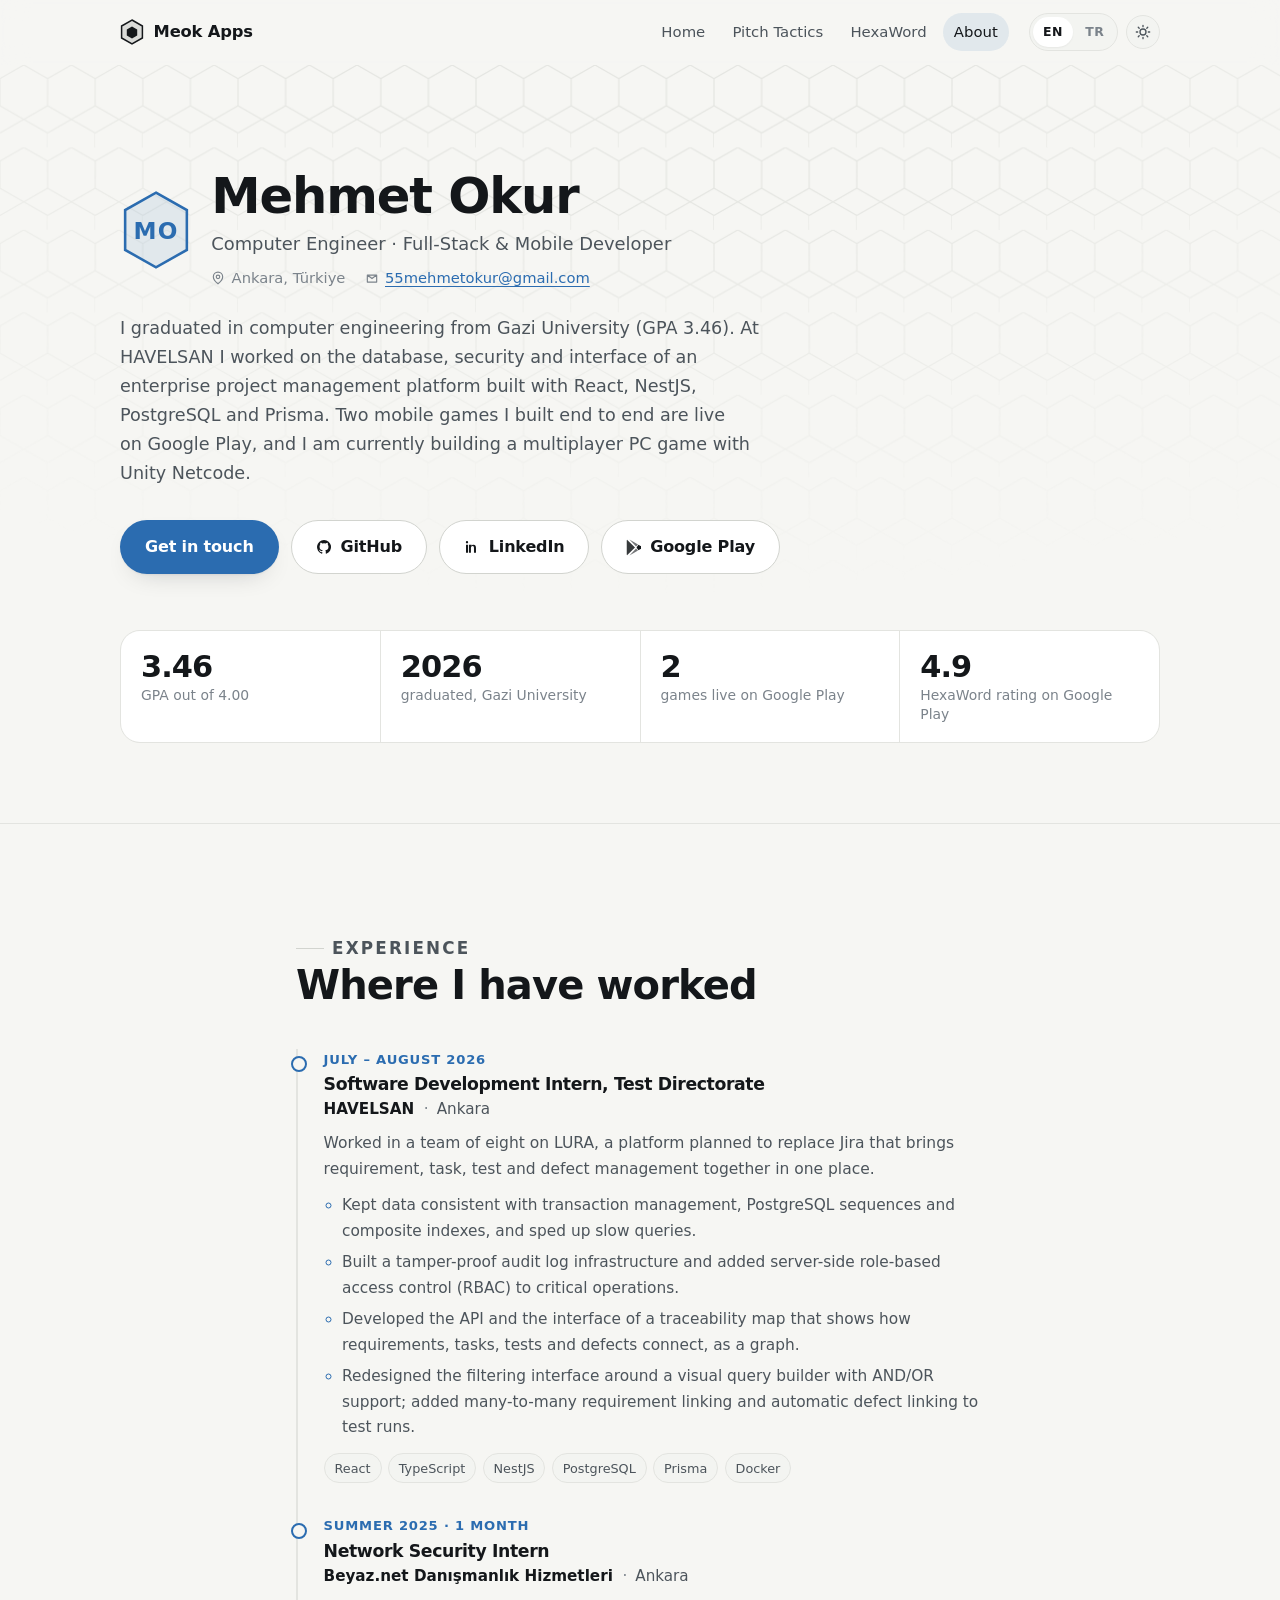
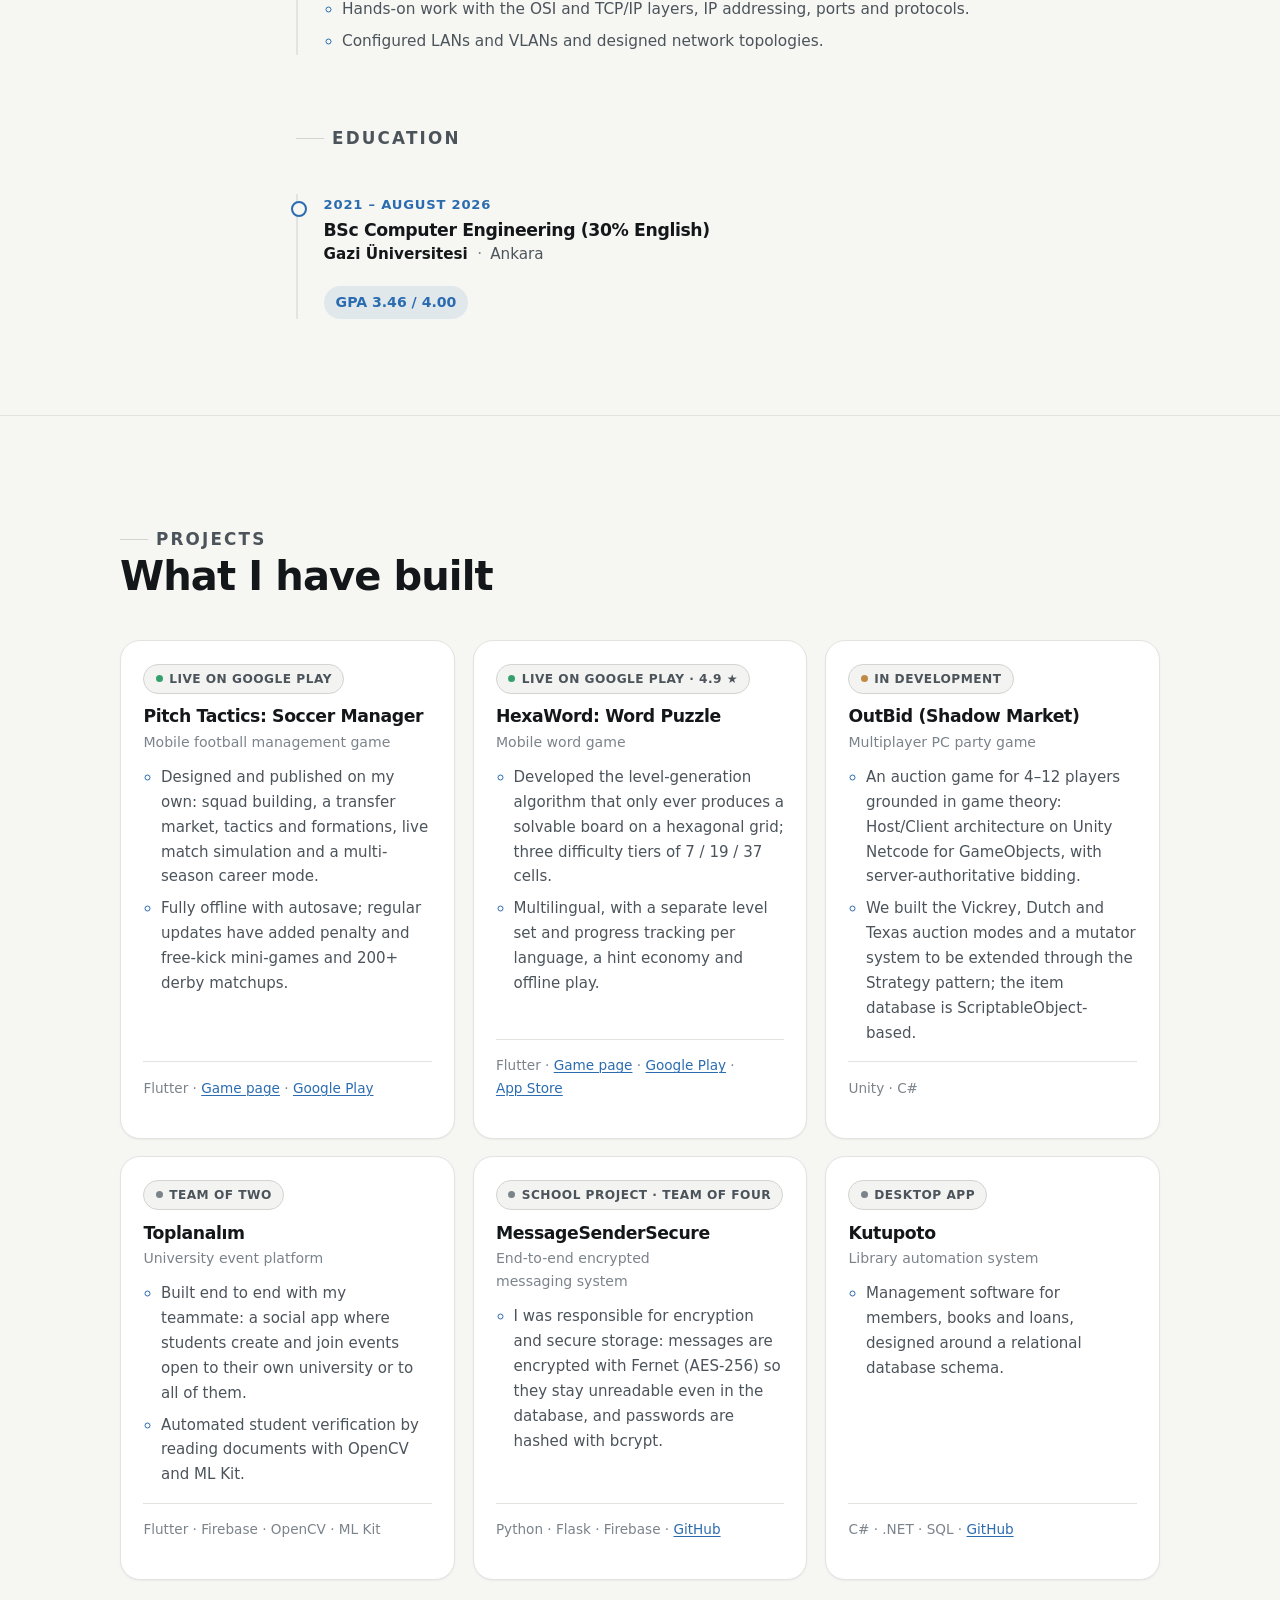
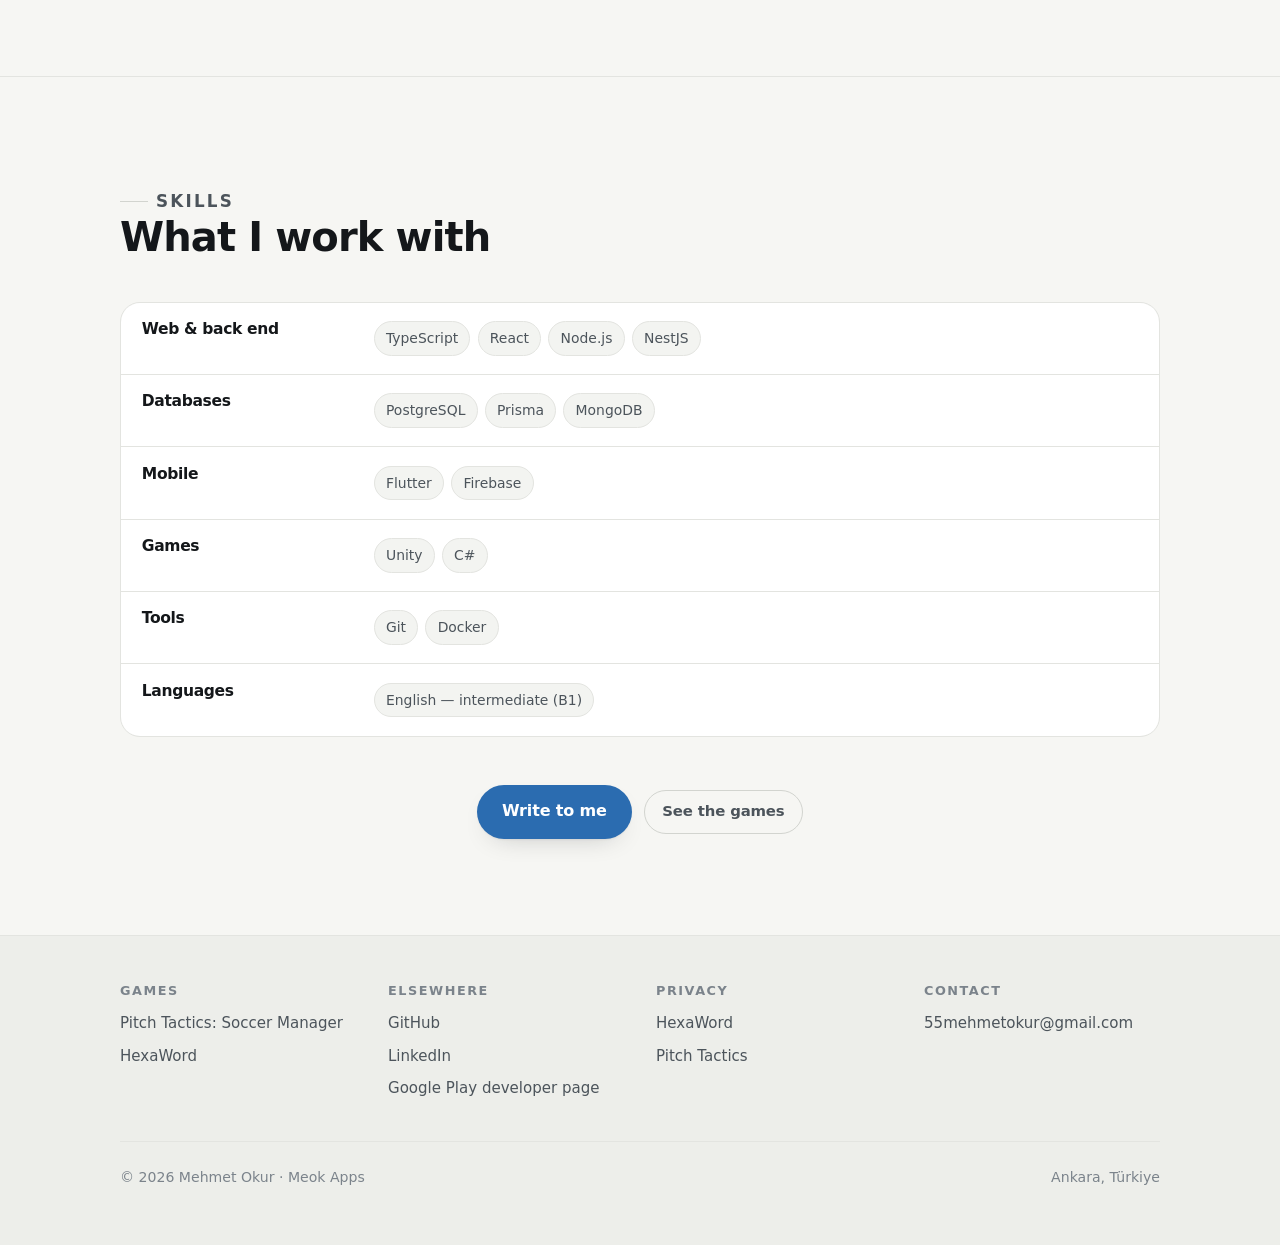
==== commit dfe86424: "HexaWord: App Store bağlantıları ve 1.4.0 içeriği App Store sayfası (id6830506863) HexaWord sayfasın" ====
--- a/about/index.html
+++ b/about/index.html
@@ -755,6 +755,7 @@
                             Flutter · <a href="/hexaword/">
                                 <span lang="en">Game page</span><span lang="tr">Oyun sayfası</span></a>
                             · <a href="https://play.google.com/store/apps/details?id=hexaword.mehmetokur.com" rel="noopener">Google Play</a>
+                            · <a href="https://apps.apple.com/app/id6830506863" rel="noopener">App Store</a>
                         </p>
                     </li>
 
